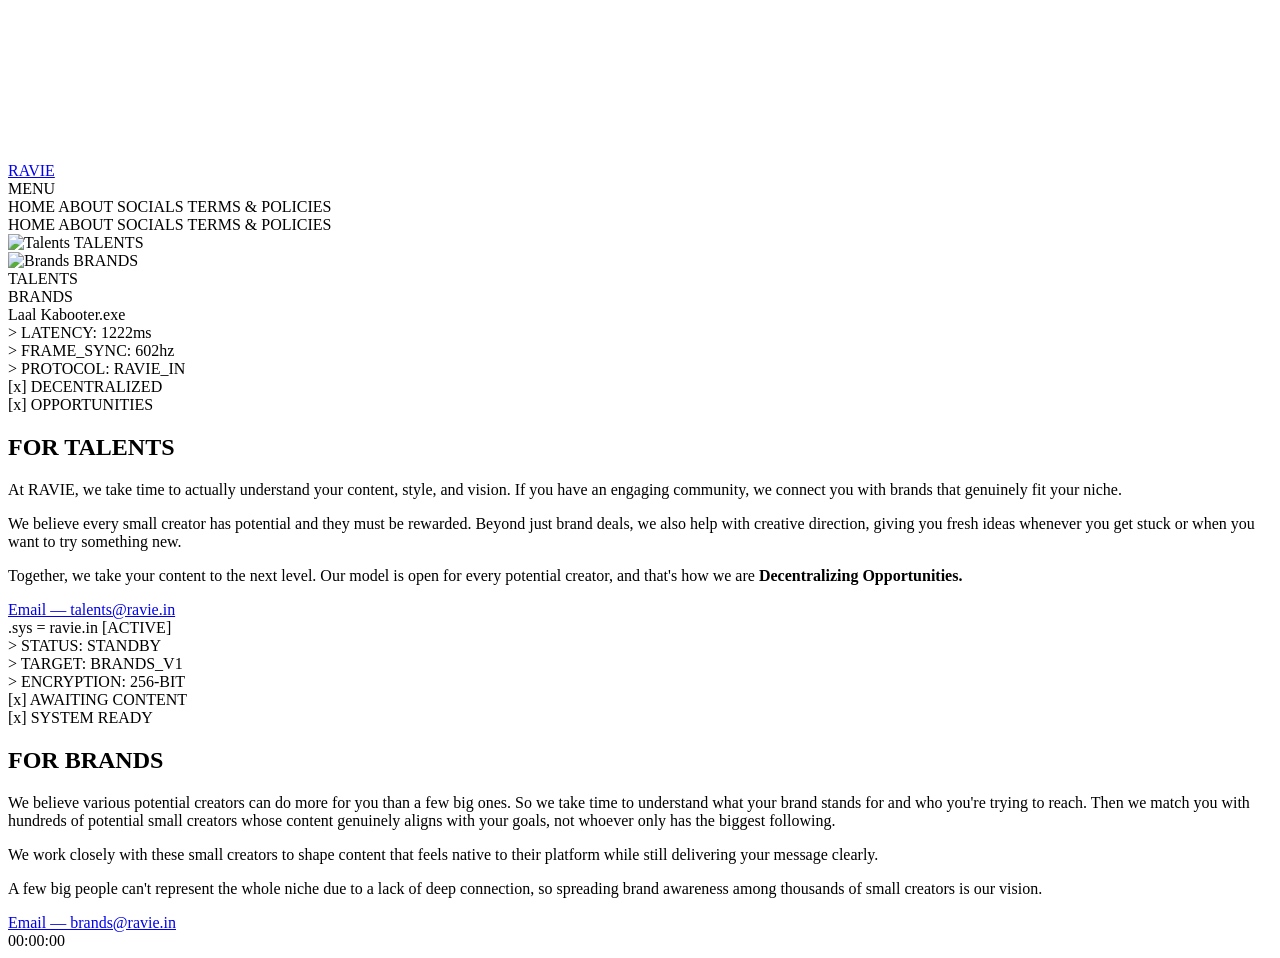
==== index.html @ 50340936 "Add initial HTML structure for Ravie.in website Initial HTML structure for the Ravie.in website, inc" ====
<!DOCTYPE html>
<html lang="en">
<head>
    <meta charset="UTF-8">
    <meta name="viewport" content="width=device-width, initial-scale=1.0, maximum-scale=1.0, user-scalable=no">
    <title>Ravie.in | Decentralizing Opportunities</title>
    <link rel="stylesheet" href="style.css">
    <link href="https://fonts.googleapis.com/css2?family=Montserrat:wght@400;600;700&family=Sen:wght@400;600&display=swap" rel="stylesheet">
</head>
<body>

    <canvas id="webgl-canvas" class="depth-surface"></canvas>
    <div class="grain"></div>

    <!-- DESKTOP HEADER -->
    <header class="top-nav">
        <div class="logo-container">
            <a href="index.html" class="text-logo">RAVIE</a>
        </div>
        <div class="gateway-menu-toggle" id="gateway-menu-btn">MENU</div>
        <div class="hamburger" id="hamburger-menu">
            <div class="bar"></div>
            <div class="bar"></div>
            <div class="bar"></div>
        </div>
    </header>

    <!-- DESKTOP GLASS MENU OVERLAY -->
    <div class="liquid-glass-overlay" id="liquid-glass-overlay">
        <nav class="glass-nav-links">
            <span onclick="window.location.href='index.html'">HOME</span>
            <span onclick="window.location.href='about.html'">ABOUT</span>
            <span onclick="window.location.href='socials.html'">SOCIALS</span>
            <span onclick="window.location.href='policy.html'">TERMS & POLICIES</span>
        </nav>
    </div>

    <!-- MOBILE DROPDOWN -->
    <div class="mobile-dropdown" id="mobile-dropdown">
        <nav class="mobile-nav-links">
            <span onclick="window.location.href='index.html'">HOME</span>
            <span onclick="window.location.href='about.html'">ABOUT</span>
            <span onclick="window.location.href='socials.html'">SOCIALS</span>
            <span onclick="window.location.href='policy.html'">TERMS & POLICIES</span>
        </nav>
    </div>

    <!-- MAIN APP -->
    <main id="app-container">

        <!-- GATEWAY: The split-screen chooser -->
        <section id="gateway-view" class="view active-view">
            <div class="split-container">
                <div class="split-option" id="btn-creators">
                    <img src="assets/creator (web logo).png" alt="Talents" class="split-icon">
                    <span class="split-text">TALENTS</span>
                </div>
                <div class="split-option" id="btn-brands">
                    <img src="assets/Brand (web logo).png" alt="Brands" class="split-icon">
                    <span class="split-text">BRANDS</span>
                </div>
            </div>
        </section>

        <!-- PLATFORM: The ledger content view -->
        <section id="platform-view" class="view">

            <aside class="platform-sidebar">
                <div class="sidebar-option active-sidebar" id="side-talents">
                    <span>TALENTS</span>
                </div>
                <div class="sidebar-option" id="side-brands">
                    <span>BRANDS</span>
                </div>
            </aside>

            <div class="platform-content">

                <div class="ledger-stream" id="ledger-talents">
                    <div class="raw-text-block">
                        <!-- THE MICRO-DATA STREAM (Concept 03) -->
<div class="micro-data-stream">
    <div class="data-header">
        <span class="data-pulse"></span> Laal Kabooter.exe
    </div>
    <div class="data-divider"></div>
    <div class="data-body">
        <div class="data-row"><span>> LATENCY:</span> <span>1222ms</span></div>
        <div class="data-row"><span>> FRAME_SYNC:</span> <span>602hz</span></div>
        <div class="data-row"><span>> PROTOCOL:</span> <span>RAVIE_IN</span></div>
    </div>
    <div class="data-divider"></div>
    <div class="data-footer">
        [x] DECENTRALIZED<br>
        [x] OPPORTUNITIES
    </div>
</div>
                        <h2>FOR TALENTS</h2>
                        <p>At RAVIE, we take time to actually understand your content, style, and vision. If you have an engaging community, we connect you with brands that genuinely fit your niche.</p>
                        <p>We believe every small creator has potential and they must be rewarded. Beyond just brand deals, we also help with creative direction, giving you fresh ideas whenever you get stuck or when you want to try something new.</p>
                        <p>Together, we take your content to the next level. Our model is open for every potential creator, and that's how we are <strong>Decentralizing Opportunities.</strong></p>
                        <a href="mailto:talents@ravie.in" class="terminal-link">Email — talents@ravie.in</a>
                    </div>
                </div>

                <div class="ledger-stream" id="ledger-brands">
                    <div class="raw-text-block">
                        <!-- THE MICRO-DATA STREAM (Brands Dummy Card) -->
<div class="micro-data-stream">
    <div class="data-header">
        <span class="data-pulse"></span> .sys = ravie.in [ACTIVE]
    </div>
    <div class="data-divider"></div>
    <div class="data-body">
        <div class="data-row"><span>> STATUS:</span> <span>STANDBY</span></div>
        <div class="data-row"><span>> TARGET:</span> <span>BRANDS_V1</span></div>
        <div class="data-row"><span>> ENCRYPTION:</span> <span>256-BIT</span></div>
    </div>
    <div class="data-divider"></div>
    <div class="data-footer">
        [x] AWAITING CONTENT<br>
        [x] SYSTEM READY
    </div>
</div>
                        <h2>FOR BRANDS</h2>
                        <p>We believe various potential creators can do more for you than a few big ones. So we take time to understand what your brand stands for and who you're trying to reach. Then we match you with hundreds of potential small creators whose content genuinely aligns with your goals, not whoever only has the biggest following.</p>
                        <p>We work closely with these small creators to shape content that feels native to their platform while still delivering your message clearly.</p>
                        <p>A few big people can't represent the whole niche due to a lack of deep connection, so spreading brand awareness among thousands of small creators is our vision.</p>
                        <a href="mailto:brands@ravie.in" class="terminal-link">Email — brands@ravie.in</a>
                    </div>
                </div>

            </div>
        </section>

    </main>

    <!-- Clock — desktop only, hidden on mobile via CSS -->
    <div id="console-clock">00:00:00</div>

    <script src="script.js"></script>
</body>
</html>
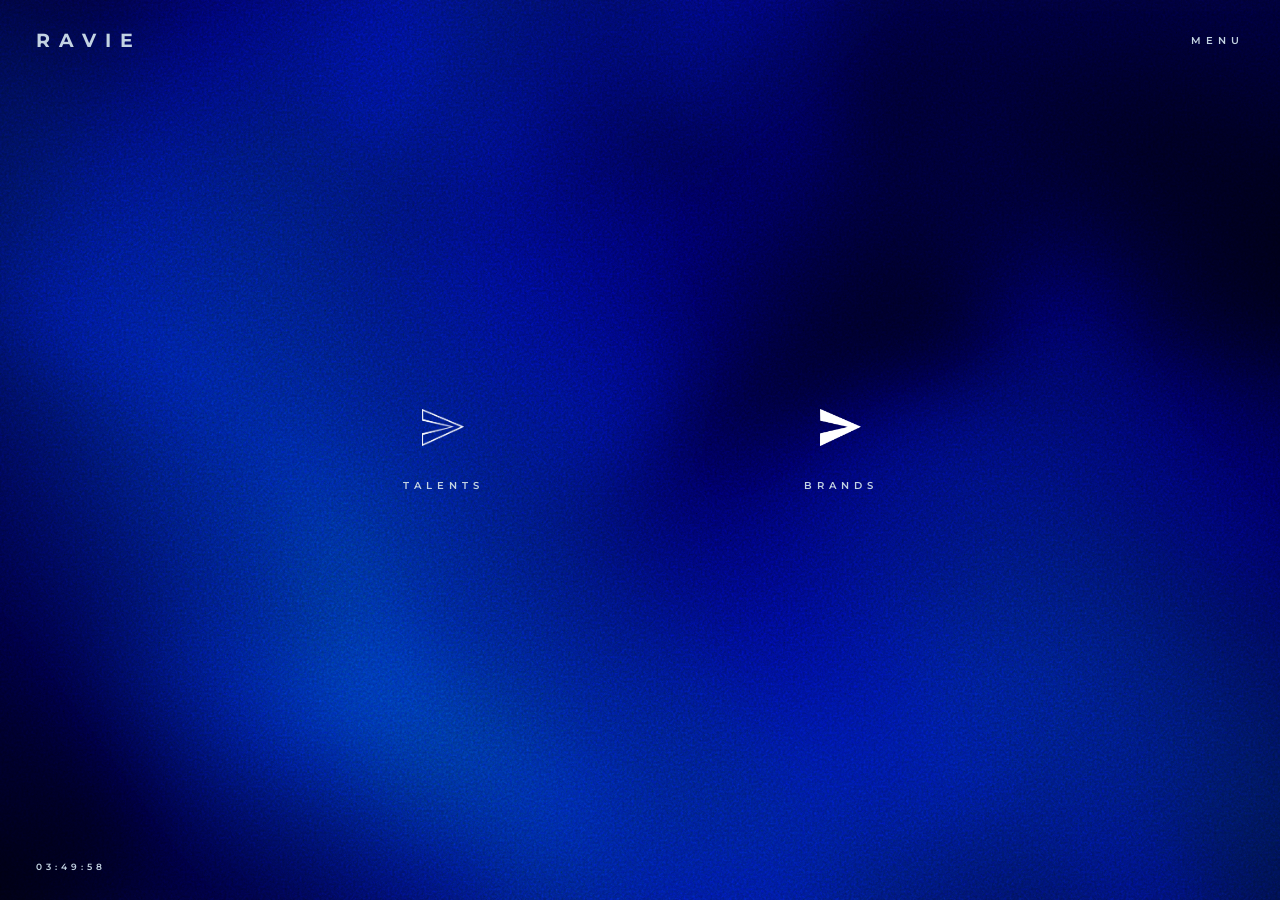
==== commit 4ea35386: "Remove micro-data stream from index.html Removed micro-data stream sections for talents and brands." ====
--- a/index.html
+++ b/index.html
@@ -6,6 +6,7 @@
     <title>Ravie.in | Decentralizing Opportunities</title>
     <link rel="stylesheet" href="style.css">
     <link href="https://fonts.googleapis.com/css2?family=Montserrat:wght@400;600;700&family=Sen:wght@400;600&display=swap" rel="stylesheet">
+<base target="_blank">
 </head>
 <body>
 
@@ -78,23 +79,6 @@
 
                 <div class="ledger-stream" id="ledger-talents">
                     <div class="raw-text-block">
-                        <!-- THE MICRO-DATA STREAM (Concept 03) -->
-<div class="micro-data-stream">
-    <div class="data-header">
-        <span class="data-pulse"></span> Laal Kabooter.exe
-    </div>
-    <div class="data-divider"></div>
-    <div class="data-body">
-        <div class="data-row"><span>> LATENCY:</span> <span>1222ms</span></div>
-        <div class="data-row"><span>> FRAME_SYNC:</span> <span>602hz</span></div>
-        <div class="data-row"><span>> PROTOCOL:</span> <span>RAVIE_IN</span></div>
-    </div>
-    <div class="data-divider"></div>
-    <div class="data-footer">
-        [x] DECENTRALIZED<br>
-        [x] OPPORTUNITIES
-    </div>
-</div>
                         <h2>FOR TALENTS</h2>
                         <p>At RAVIE, we take time to actually understand your content, style, and vision. If you have an engaging community, we connect you with brands that genuinely fit your niche.</p>
                         <p>We believe every small creator has potential and they must be rewarded. Beyond just brand deals, we also help with creative direction, giving you fresh ideas whenever you get stuck or when you want to try something new.</p>
@@ -105,23 +89,6 @@
 
                 <div class="ledger-stream" id="ledger-brands">
                     <div class="raw-text-block">
-                        <!-- THE MICRO-DATA STREAM (Brands Dummy Card) -->
-<div class="micro-data-stream">
-    <div class="data-header">
-        <span class="data-pulse"></span> .sys = ravie.in [ACTIVE]
-    </div>
-    <div class="data-divider"></div>
-    <div class="data-body">
-        <div class="data-row"><span>> STATUS:</span> <span>STANDBY</span></div>
-        <div class="data-row"><span>> TARGET:</span> <span>BRANDS_V1</span></div>
-        <div class="data-row"><span>> ENCRYPTION:</span> <span>256-BIT</span></div>
-    </div>
-    <div class="data-divider"></div>
-    <div class="data-footer">
-        [x] AWAITING CONTENT<br>
-        [x] SYSTEM READY
-    </div>
-</div>
                         <h2>FOR BRANDS</h2>
                         <p>We believe various potential creators can do more for you than a few big ones. So we take time to understand what your brand stands for and who you're trying to reach. Then we match you with hundreds of potential small creators whose content genuinely aligns with your goals, not whoever only has the biggest following.</p>
                         <p>We work closely with these small creators to shape content that feels native to their platform while still delivering your message clearly.</p>
--- a/style.css
+++ b/style.css
@@ -0,0 +1,437 @@
+/* =========================================
+   RAVIE.IN - MASTER STYLESHEET (v2.3 FIXED)
+   ========================================= */
+
+@import url('https://fonts.googleapis.com/css2?family=Montserrat:wght@400;500;600;700&family=Sen:wght@400;500;600;700&display=swap');
+
+:root {
+    --bg-deep:        #080f1a;
+    --brand-accent:   #00D4FF;          
+    --accent-sky:     #7FD3F7;          
+    --accent-dim:     rgba(0, 212, 255, 0.14);
+    --accent-glow:    rgba(0, 212, 255, 0.08);
+    --text-primary:   #EEF4FA;          
+    --text-secondary: #B8D4E8;          
+    --text-muted:     #3E5A72;          
+    --glow-core:      rgba(0, 212, 255, 0.14);
+    --glow-halo:      rgba(127, 211, 247, 0.10);
+    --cursor-glow:    var(--accent-glow);
+}
+
+*, *::before, *::after {
+    margin: 0; 
+    padding: 0; 
+    box-sizing: border-box;
+    -webkit-tap-highlight-color: transparent;
+}
+
+body {
+    font-family: 'Sen', sans-serif;
+    background-color: var(--bg-deep);
+    color: var(--text-primary);
+    max-width: 100vw; 
+    overflow-x: hidden;
+    -webkit-font-smoothing: antialiased;
+    -moz-osx-font-smoothing: grayscale;
+    min-height: 100vh; 
+    position: relative; 
+    z-index: 1;
+}
+
+/* Typography Assignments */
+.text-logo, .gateway-menu-toggle, .split-text,
+.glass-nav-links span, .mobile-nav-links span,
+.page-title, .raw-text-block h2, .step-name,
+.step-content.raw-text-block h3, .social-card h3,
+.terminal-link, #console-clock, .sidebar-option span {
+    font-family: 'Montserrat', sans-serif;
+}
+
+a, button, span, .split-option, .hamburger, .social-card {
+    outline: none; 
+    user-select: none; 
+    -webkit-user-select: none;
+}
+
+/* =========================================
+   2. ENVIRONMENT & WEBGL BACKGROUND
+   ========================================= */
+#webgl-canvas {
+    position: fixed; top: -5vh; left: -5vw;
+    width: 110vw; height: 110vh;
+    background-color: var(--bg-deep);
+    z-index: -3; pointer-events: none;
+    transition: filter 1.4s cubic-bezier(0.16, 1, 0.3, 1), transform 1.4s cubic-bezier(0.16, 1, 0.3, 1);
+}
+
+#webgl-canvas.depth-surface {
+    filter: blur(26px) brightness(0.55) hue-rotate(6deg);
+    transform: scale(1.05) translateY(0);
+}
+
+/* RESTORED: Lifted brightness to prevent black-out */
+#webgl-canvas.depth-deep {
+    filter: blur(34px) brightness(0.50) saturate(1.4) hue-rotate(3deg);
+    transform: scale(1.15) translateY(-4vh);
+}
+
+#webgl-canvas.frozen-blur {
+    filter: blur(65px) brightness(0.15) hue-rotate(6deg);
+}
+
+.grain {
+    position: fixed; inset: 0; pointer-events: none;
+    z-index: -2; opacity: 0.88; mix-blend-mode: overlay;
+    background-image: url("data:image/svg+xml,%3Csvg xmlns='http://www.w3.org/2000/svg' viewBox='0 0 512 512'%3E%3Cfilter id='n'%3E%3CfeTurbulence type='fractalNoise' baseFrequency='0.72' numOctaves='4' stitchTiles='stitch'/%3E%3C/filter%3E%3Crect width='100%25' height='100%25' filter='url(%23n)'/%3E%3C/svg%3E");
+}
+
+/* =========================================
+   3. UNIVERSAL FLOATING HEADER
+   ========================================= */
+.top-nav {
+    position: fixed; top: 0; left: 0; width: 100vw;
+    padding: 2rem 2.5rem; 
+    display: flex; justify-content: space-between; align-items: center;
+    z-index: 100; pointer-events: none; 
+}
+
+.logo-container, .gateway-menu-toggle, .hamburger { pointer-events: auto; }
+
+.text-logo {
+    font-size: 1.4rem; letter-spacing: 8px; 
+    color: var(--text-primary); text-transform: uppercase;
+    text-decoration: none; display: inline-block; font-weight: 700;
+}
+
+.gateway-menu-toggle {
+    font-size: 0.7rem; letter-spacing: 4px; color: var(--text-primary);
+    cursor: pointer; text-transform: uppercase; font-weight: 600;
+}
+
+.hamburger, .mobile-dropdown { display: none; }
+
+/* =========================================
+   4. GATEWAY (MAIN SCREEN)
+   ========================================= */
+#app-container {
+    height: 100vh; width: 100vw;
+    display: flex; justify-content: center; align-items: center;
+}
+
+.view { display: none; opacity: 0; transition: opacity 0.6s ease-in-out; }
+.view.active-view { display: flex; opacity: 1; }
+.split-container { display: flex; gap: 25vw; align-items: center; }
+
+.split-option {
+    display: flex; flex-direction: column; align-items: center; gap: 2rem;
+    cursor: pointer; transition: all 0.4s ease;
+}
+
+.split-icon {
+    height: 42px; width: auto; max-width: 150px; 
+    object-fit: contain; mix-blend-mode: screen; 
+    transition: all 0.5s cubic-bezier(0.16, 1, 0.3, 1); display: block;
+}
+
+.split-text { font-size: 0.75rem; letter-spacing: 6px; transition: all 0.4s ease; font-weight: 600; }
+
+.split-container:has(.split-option:hover) .split-option:not(:hover) { opacity: 0.15; }
+.split-option:hover { opacity: 1; }
+.split-option:hover .split-icon {
+    filter: drop-shadow(0px 0px 8px var(--glow-core)) drop-shadow(0px 0px 35px var(--glow-halo));
+    transform: scale(1.08) translateY(-5px);
+}
+.split-option:hover .split-text {
+    color: var(--text-primary); 
+    text-shadow: 0px 0px 8px var(--glow-core), 0px 0px 20px var(--glow-halo);
+}
+
+/* =========================================
+   5. LIQUID GLASS OVERLAY (MENU)
+   ========================================= */
+.liquid-glass-overlay {
+    position: fixed; top: 0; left: 0; width: 100vw; height: 100vh;
+    background: rgba(0, 2, 8, 0.75); backdrop-filter: blur(35px); -webkit-backdrop-filter: blur(35px); 
+    z-index: 90; display: flex; justify-content: center; align-items: center;
+    opacity: 0; pointer-events: none; transition: opacity 0.5s cubic-bezier(0.16, 1, 0.3, 1);
+}
+
+.liquid-glass-overlay.active-glass { opacity: 1; pointer-events: auto; }
+.glass-nav-links { display: flex; flex-direction: column; align-items: center; gap: 2rem; }
+
+.glass-nav-links span {
+    font-size: 0.85rem; letter-spacing: 8px; cursor: pointer; opacity: 0; font-weight: 600;
+    transform: translateY(20px); transition: all 0.4s cubic-bezier(0.16, 1, 0.3, 1);
+}
+
+.liquid-glass-overlay.active-glass .glass-nav-links span { opacity: 1; transform: translateY(0); }
+.liquid-glass-overlay.active-glass .glass-nav-links span:nth-child(1) { transition-delay: 0.1s; }
+.liquid-glass-overlay.active-glass .glass-nav-links span:nth-child(2) { transition-delay: 0.2s; }
+.liquid-glass-overlay.active-glass .glass-nav-links span:nth-child(3) { transition-delay: 0.3s; }
+.liquid-glass-overlay.active-glass .glass-nav-links span:nth-child(4) { transition-delay: 0.4s; }
+
+/* =========================================
+   6. INNER PLATFORM LEDGER
+   ========================================= */
+#platform-view {
+    position: absolute; top: 0; left: 0; width: 100vw; height: 100dvh;
+    display: none; opacity: 0; pointer-events: none; transform: translateX(40px); 
+    transition: opacity 0.8s ease, transform 0.8s cubic-bezier(0.16, 1, 0.3, 1); z-index: 50;
+}
+
+#platform-view.active-platform { opacity: 1; pointer-events: auto; transform: translateX(0); }
+
+.platform-sidebar {
+    position: fixed; left: 3rem; top: 50%; transform: translateY(-50%);
+    display: flex; flex-direction: column; gap: 0.3rem; z-index: 100;
+}
+
+/* Legal pages sidebar compass (mirrors platform-sidebar) */
+.sidebar-compass {
+    position: fixed; left: 3rem; top: 50%; transform: translateY(-50%);
+    display: flex; flex-direction: column; gap: 0.3rem; z-index: 100;
+}
+
+.sidebar-option {
+    cursor: pointer; opacity: 0.55; padding: 0.7rem 1rem; 
+    border-radius: 0 8px 8px 0; border-left: 2px solid transparent; background: transparent; 
+}
+
+.sidebar-option span { font-size: 0.6rem; letter-spacing: 5px; color: var(--text-primary); pointer-events: none; font-weight: 600; }
+
+.sidebar-option.active-sidebar {
+    opacity: 1;
+    background: linear-gradient(90deg, rgba(0, 229, 255, 0.1) 0%, transparent 100%);
+    border-left: 2px solid #00E5FF;
+    transform: translateX(5px); 
+}
+
+.platform-content {
+    display: flex; justify-content: flex-start; align-items: center;
+    height: 100dvh; width: 100%; padding: 0 10vw 0 18rem; 
+}
+
+.ledger-stream { display: none; width: 100%; flex-direction: column; align-items: flex-start; }
+.ledger-stream.active-stream { display: flex; animation: textFadeIn 0.8s cubic-bezier(0.16, 1, 0.3, 1) forwards; }
+
+.raw-text-block { max-width: 640px; text-align: left; }
+
+.raw-text-block h2 {
+    font-size: 1.4rem; letter-spacing: 5px; color: var(--text-primary);
+    text-transform: uppercase; margin-bottom: 2.5rem; position: relative;
+    padding-bottom: 15px; font-weight: 700;
+}
+
+.raw-text-block h2::after {
+    content: ''; position: absolute; bottom: 0; left: 0; width: 40px; height: 2px;
+    background: #00E5FF; box-shadow: 0 0 10px rgba(0, 229, 255, 0.6);
+}
+
+.raw-text-block p { font-size: 1.05rem; line-height: 1.85; color: rgba(238, 244, 250, 0.75); margin-bottom: 2rem; font-weight: 400; }
+.raw-text-block strong { color: #00E5FF; font-weight: 700; }
+
+.terminal-link {
+    display: inline-block; font-size: 1rem; letter-spacing: 2px; text-transform: uppercase;
+    color: var(--text-primary); text-decoration: none; margin-top: 1.5rem; padding-bottom: 6px;
+    border-bottom: 2px solid rgba(0, 229, 255, 0.3); transition: all 0.3s cubic-bezier(0.16, 1, 0.3, 1);
+    pointer-events: auto; font-weight: 700;
+}
+
+.terminal-link:hover { color: #00E5FF; border-bottom-color: #00E5FF; }
+
+@keyframes textFadeIn {
+    0% { opacity: 0; transform: translateY(15px); }
+    100% { opacity: 1; transform: translateY(0); }
+}
+
+/* =========================================
+   7. SUBPAGES & SOCIALS
+   ========================================= */
+.page-container { padding: 120px 5vw 100px 5vw; max-width: 1000px; margin: 0 auto; position: relative; z-index: 5; }
+
+.page-title {
+    font-size: 2.2rem; letter-spacing: 8px; text-align: center; margin-bottom: 80px;
+    color: var(--text-primary); text-transform: uppercase; position: relative; padding-bottom: 25px; font-weight: 700;
+}
+
+.page-title::after {
+    content: ''; position: absolute; bottom: 0; left: 50%; transform: translateX(-50%);
+    width: 60px; height: 2px; background: #00E5FF; box-shadow: 0 0 12px rgba(0, 229, 255, 0.6); 
+}
+
+.timeline-wrapper { position: relative; padding-left: 180px; }
+.timeline-wrapper::before { content: ''; position: absolute; top: 5px; bottom: 0; left: 140px; width: 1px; background: rgba(0, 229, 255, 0.2); }
+.timeline-step { position: relative; margin-bottom: 90px; }
+.timeline-step:last-child { margin-bottom: 0; }
+.step-indicator { position: absolute; left: -180px; width: 140px; display: flex; align-items: center; justify-content: flex-end; top: 5px; }
+.step-name { font-family: monospace; color: #00E5FF; font-size: 0.9rem; letter-spacing: 2px; text-transform: uppercase; padding-right: 18px; font-weight: 600; }
+.step-node { position: absolute; right: -4px; width: 8px; height: 8px; background: #00E5FF; border-radius: 50%; box-shadow: 0 0 12px rgba(0, 229, 255, 0.9); }
+.step-content { padding-left: 0; }
+.step-content.raw-text-block h3 { font-size: 1.1rem; letter-spacing: 3px; color: var(--text-primary); margin-top: 2.5rem; margin-bottom: 0.8rem; text-transform: uppercase; font-weight: 700;}
+.step-content.raw-text-block h3:first-child { margin-top: 0; }
+
+.socials-container { padding: 12rem 2rem 4rem; display: flex; flex-direction: column; align-items: center; position: relative; z-index: 10; }
+.social-cards { display: flex; gap: 8vw; margin-top: 2rem; }
+.social-card {
+    background: rgba(0, 2, 8, 0.4); border: 1px solid rgba(238, 244, 250, 0.05); padding: 3.5rem 3rem; width: 360px; text-decoration: none; border-radius: 4px; backdrop-filter: blur(12px); transition: all 0.4s ease; cursor: pointer; position: relative; overflow: hidden;
+}
+.social-card h3 { color: var(--text-primary); font-size: 1.1rem; letter-spacing: 6px; margin-bottom: 1.2rem; transition: color 0.3s ease; font-weight: 700; }
+.social-card p { color: var(--text-muted); font-size: 0.85rem; line-height: 1.8; transition: color 0.3s ease; }
+.social-card:hover { transform: translateY(-12px); border-color: rgba(0, 229, 255, 0.4); box-shadow: 0px 15px 40px rgba(0, 229, 255, 0.15); background: rgba(0, 2, 8, 0.8); }
+.social-card:hover h3 { color: var(--brand-accent); text-shadow: 0px 0px 15px rgba(0, 229, 255, 0.5); }
+.social-card:hover p { color: #e5e7eb; }
+
+.micro-data-stream { display: none; }
+
+#console-clock {
+    position: fixed; bottom: 2rem; left: 2.5rem; 
+    font-size: 0.6rem; letter-spacing: 3px; color: var(--text-primary); text-transform: uppercase; z-index: 10; pointer-events: none; font-weight: 600;
+}
+
+/* =========================================
+   8. MOBILE RESPONSIVE
+   ========================================= */
+@media (max-width: 768px) {
+    body {
+        background-image: 
+            radial-gradient(circle at 50% 30%, var(--cursor-glow) 0%, transparent 60%),
+            radial-gradient(circle at 50% 80%, #000d26 0%, transparent 65%),
+            radial-gradient(circle at 50% 50%, #01030a 0%, transparent 80%);
+    }
+
+    .top-nav { 
+        top: 15px; left: 5%; width: 90%; padding: 0.6rem 1.2rem; 
+        border-radius: 50px; background: rgba(2, 16, 36, 0.4); 
+        backdrop-filter: blur(20px) saturate(120%); -webkit-backdrop-filter: blur(20px) saturate(120%);
+        border: 1px solid rgba(238, 244, 250, 0.08); box-shadow: 0 10px 30px rgba(0, 0, 0, 0.4);
+    }
+
+    body::before {
+        content: ''; position: fixed; top: 0; left: 0; width: 100vw; height: 50px; 
+        background: linear-gradient(to bottom, var(--bg-deep) 45%, transparent 100%); z-index: 95; pointer-events: none;
+    }
+
+    .text-logo { font-size: 1.1rem; letter-spacing: 6px; }
+
+    .hamburger { 
+        display: flex; flex-direction: column; justify-content: center; align-items: center; gap: 4px; cursor: pointer; z-index: 105; pointer-events: auto;
+        width: 42px; height: 42px; background: rgba(238, 244, 250, 0.05); border-radius: 50%; border: 1px solid rgba(238, 244, 250, 0.05); transition: all 0.3s ease;
+    }
+    .hamburger .bar { width: 16px; height: 2px; background-color: var(--text-primary); transition: all 0.3s ease; }
+    .hamburger.active { background: rgba(238, 244, 250, 0.1); }
+    .hamburger.active .bar:nth-child(1) { transform: translateY(6px) rotate(45deg); background-color: var(--brand-accent); }
+    .hamburger.active .bar:nth-child(2) { opacity: 0; }
+    .hamburger.active .bar:nth-child(3) { transform: translateY(-6px) rotate(-45deg); background-color: var(--brand-accent); }
+
+    .mobile-dropdown {
+        position: fixed; top: 85px; left: 5%; width: 90%;
+        background: rgba(0, 2, 8, 0.35); backdrop-filter: blur(40px) saturate(150%); -webkit-backdrop-filter: blur(40px) saturate(150%);
+        border: 1px solid rgba(238, 244, 250, 0.15); box-shadow: 0 30px 60px rgba(0, 0, 0, 0.6), inset 0 1px 0 rgba(238, 244, 250, 0.1);
+        border-radius: 24px; padding: 1.2rem 1rem; display: flex; flex-direction: column; z-index: 250; 
+        opacity: 0; pointer-events: none; transform: translateY(-20px); transition: all 0.4s cubic-bezier(0.16, 1, 0.3, 1);
+    }
+    .mobile-dropdown.active-menu { opacity: 1; pointer-events: auto; transform: translateY(0); }
+    .mobile-nav-links { display: flex; flex-direction: column; width: 100%; gap: 0.3rem; }
+    .mobile-nav-links span { font-size: 0.9rem; letter-spacing: 3px; padding: 0.8rem 1.5rem; border-radius: 12px; text-align: left; }
+
+    .platform-content { padding: 11rem 5vw 4rem 5vw; height: auto; min-height: 100vh; }
+    #platform-view { height: auto; min-height: 100dvh; }
+
+    .platform-sidebar {
+        position: fixed; left: 0; top: 7rem; width: 100vw; flex-direction: row; justify-content: center; gap: 3rem; border-left: none; padding-left: 0; z-index: 40;
+    }
+    .sidebar-compass {
+        position: fixed; left: 0; top: 7rem; width: 100vw; flex-direction: row; justify-content: center; gap: 3rem; border-left: none; padding-left: 0; z-index: 40;
+    }
+    .sidebar-option { padding: 0.5rem; border-left: none; border-radius: 0; background: transparent; position: relative; }
+    .sidebar-option span { font-size: 0.65rem; letter-spacing: 4px; opacity: 0.6; }
+    .sidebar-option.active-sidebar span { opacity: 1; }
+    .sidebar-option::after {
+        content: ''; position: absolute; bottom: 0; left: 50%; transform: translateX(-50%); width: 0%; height: 2px;
+        background: #00E5FF; box-shadow: 0 0 10px rgba(0, 229, 255, 0.8); transition: width 0.4s cubic-bezier(0.16, 1, 0.3, 1); opacity: 0;
+    }
+    .sidebar-option.active-sidebar::after { width: 100%; opacity: 1; }
+
+    .split-container { flex-direction: column; gap: 4.5rem; }
+    .split-icon { height: 36px; max-width: 120px; }
+    .split-text { font-size: 0.7rem; letter-spacing: 5px; }
+    .gateway-menu-toggle, .liquid-glass-overlay, #console-clock { display: none; }
+
+    .page-container { padding-top: 8rem; }
+    .page-title { margin-bottom: 60px; }
+    .timeline-wrapper { padding-left: 30px; }
+    .timeline-wrapper::before { left: 5px; }
+    .step-indicator { left: 0; width: auto; top: -30px; justify-content: flex-start; }
+    .step-name { margin-left: 20px; text-align: left; }
+    .step-node { left: 1px; right: auto; top: 2px; }
+    .step-content { margin-top: 40px; margin-bottom: 60px; }
+
+    .socials-container { padding-top: 9rem; }
+    .social-cards { flex-direction: column; gap: 2.5rem; }
+    .social-card { width: 100%; max-width: 380px; padding: 2.5rem 2rem; }
+
+    #webgl-canvas.frozen-blur {
+        opacity: 1; visibility: visible;
+        filter: blur(18px) brightness(0.65) saturate(1.2); 
+    }
+
+    #mobile-dropdown.active-menu {
+        height: auto; max-height: 80vh; overflow-y: auto;
+        box-shadow: 0 24px 48px rgba(0, 0, 0, 0.45); 
+    }
+}
+
+/* =========================================
+   9. DESKTOP OPTIMIZATIONS
+   ========================================= */
+@media (min-width: 769px) {
+    body, .text-logo, .gateway-menu-toggle, .glass-nav-links span, 
+    .raw-text-block h2, .page-title, #console-clock, .sidebar-option span, 
+    .step-content.raw-text-block h3, .social-card h3, .terminal-link {
+        color: #C3D3E2; 
+    }
+
+    .top-nav { padding: 28px 36px; }
+    #console-clock { bottom: 28px; left: 36px; font-size: 0.55rem; letter-spacing: 4px; }
+
+    .text-logo { font-size: 1.2rem; letter-spacing: 9px; }   
+    .gateway-menu-toggle { font-size: 0.63rem; letter-spacing: 5px; }  
+    .glass-nav-links span { font-size: 0.85rem; }  
+
+    .split-icon { height: 38px; } 
+    .split-text { font-size: 0.65rem; letter-spacing: 5px; }
+
+    .platform-content { padding-top: 5vh; }
+    .sidebar-option span { font-size: 0.55rem; }
+    .raw-text-block { max-width: 680px; }
+    .raw-text-block h2 { font-size: 1.15rem; letter-spacing: 6px; margin-bottom: 2rem; }
+
+    .raw-text-block p {
+        font-size: 0.95rem; line-height: 2.1; font-weight: 400;   
+        color: rgba(238, 244, 250, 0.85); 
+    }
+
+    .terminal-link { font-size: 0.85rem; letter-spacing: 3px; }
+
+    #webgl-canvas.depth-surface { filter: blur(32px) brightness(0.55) contrast(1.15) saturate(1.3); }
+
+    /* RESTORED DESKTOP: Lifted brightness to 0.55 to match homescreen */
+    #webgl-canvas.depth-deep { filter: blur(32px) brightness(0.55) contrast(1.15) saturate(1.3); }
+
+    #webgl-canvas.frozen-blur { filter: blur(75px) brightness(0.4); }
+    .liquid-glass-overlay { background: rgba(8, 15, 26, 0.3); }
+
+    @media (min-width: 1250px) {
+        #ledger-talents, #ledger-brands { position: relative; }
+        .micro-data-stream {
+            display: flex; flex-direction: column; position: absolute;
+            right: 36px; top: 50%; transform: translateY(-50%); width: 320px; z-index: 10;
+            background: rgba(16, 26, 42, 0.45); backdrop-filter: blur(24px); -webkit-backdrop-filter: blur(24px);
+            box-shadow: 0 16px 40px rgba(0, 0, 0, 0.25); border-radius: 20px; 
+            border: 1px solid rgba(195, 211, 226, 0.12); padding: 28px;
+            font-family: 'Courier New', Courier, monospace; color: rgba(195, 211, 226, 0.75);
+            font-size: 0.75rem; letter-spacing: 1px;
+        }
+    }
+
+    .data-header { display: flex; al
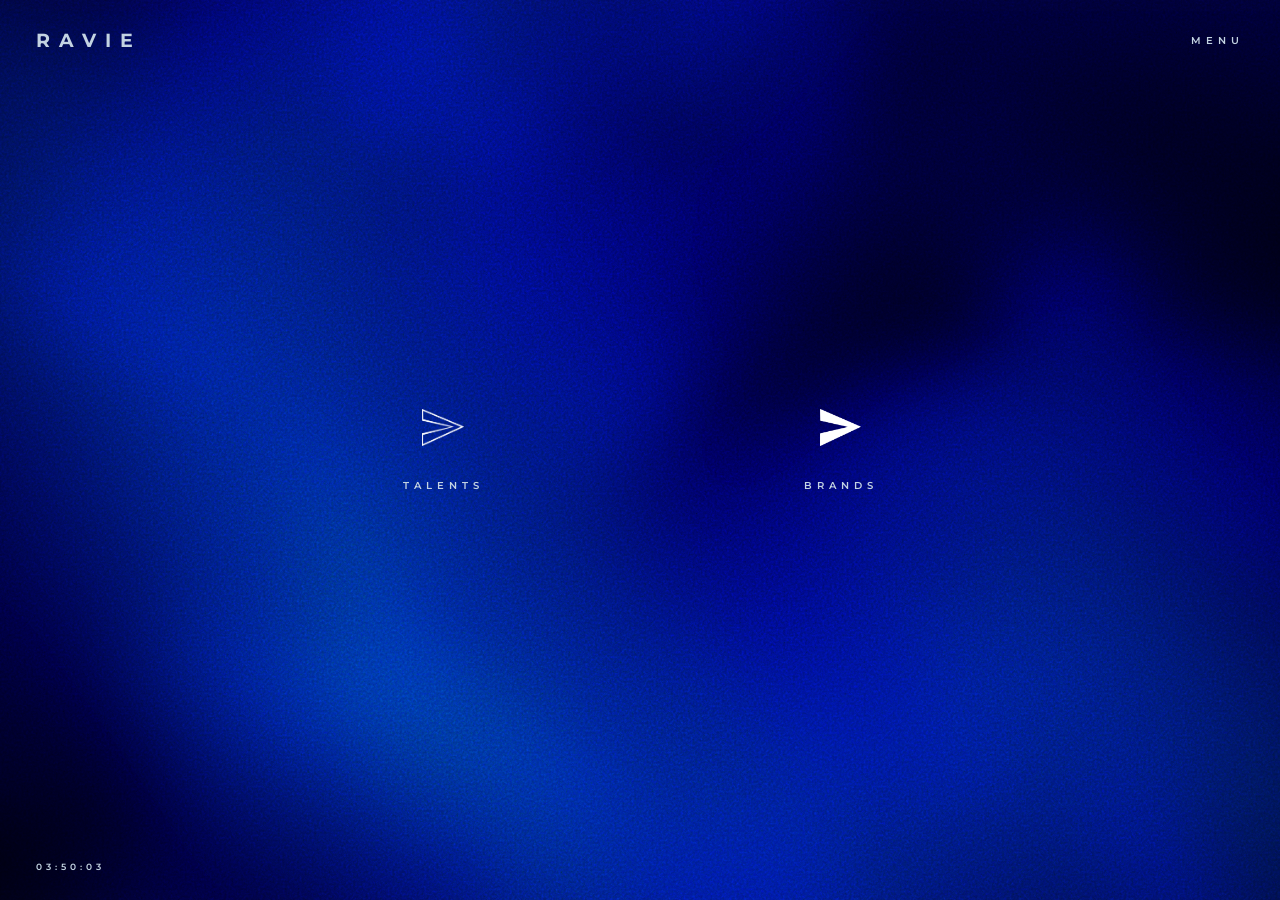
==== commit f3f825c0: "Update links and text formatting in index.html" ====
--- a/index.html
+++ b/index.html
@@ -16,7 +16,7 @@
     <!-- DESKTOP HEADER -->
     <header class="top-nav">
         <div class="logo-container">
-            <a href="index.html" class="text-logo">RAVIE</a>
+            <a href="index.html" style="text-decoration: none;"><span class="text-logo">RAVIE</span></a>
         </div>
         <div class="gateway-menu-toggle" id="gateway-menu-btn">MENU</div>
         <div class="hamburger" id="hamburger-menu">
@@ -42,7 +42,9 @@
             <span onclick="window.location.href='index.html'">HOME</span>
             <span onclick="window.location.href='about.html'">ABOUT</span>
             <span onclick="window.location.href='socials.html'">SOCIALS</span>
-            <span onclick="window.location.href='policy.html'">TERMS & POLICIES</span>
+            <span onclick="window.location.href='policy.html'">PRIVACY POLICY</span>
+            <span onclick="window.location.href='tterms.html'">TOS &mdash; TALENTS</span>
+            <span onclick="window.location.href='bterms.html'">TOS &mdash; BRANDS</span>
         </nav>
     </div>
 
@@ -83,7 +85,7 @@
                         <p>At RAVIE, we take time to actually understand your content, style, and vision. If you have an engaging community, we connect you with brands that genuinely fit your niche.</p>
                         <p>We believe every small creator has potential and they must be rewarded. Beyond just brand deals, we also help with creative direction, giving you fresh ideas whenever you get stuck or when you want to try something new.</p>
                         <p>Together, we take your content to the next level. Our model is open for every potential creator, and that's how we are <strong>Decentralizing Opportunities.</strong></p>
-                        <a href="mailto:talents@ravie.in" class="terminal-link">Email — talents@ravie.in</a>
+                        <a href="mailto:talents@ravie.in" class="terminal-link">Email &mdash; talents@ravie.in</a>
                     </div>
                 </div>
 
@@ -93,7 +95,7 @@
                         <p>We believe various potential creators can do more for you than a few big ones. So we take time to understand what your brand stands for and who you're trying to reach. Then we match you with hundreds of potential small creators whose content genuinely aligns with your goals, not whoever only has the biggest following.</p>
                         <p>We work closely with these small creators to shape content that feels native to their platform while still delivering your message clearly.</p>
                         <p>A few big people can't represent the whole niche due to a lack of deep connection, so spreading brand awareness among thousands of small creators is our vision.</p>
-                        <a href="mailto:brands@ravie.in" class="terminal-link">Email — brands@ravie.in</a>
+                        <a href="mailto:brands@ravie.in" class="terminal-link">Email &mdash; brands@ravie.in</a>
                     </div>
                 </div>
 
@@ -102,7 +104,7 @@
 
     </main>
 
-    <!-- Clock — desktop only, hidden on mobile via CSS -->
+    <!-- Clock &mdash; desktop only, hidden on mobile via CSS -->
     <div id="console-clock">00:00:00</div>
 
     <script src="script.js"></script>
--- a/style.css
+++ b/style.css
@@ -1,5 +1,5 @@
 /* =========================================
-   RAVIE.IN - MASTER STYLESHEET (v2.3 FIXED)
+   RAVIE.IN - MASTER STYLESHEET (v2.6 FINAL)
    ========================================= */
 
 @import url('https://fonts.googleapis.com/css2?family=Montserrat:wght@400;500;600;700&family=Sen:wght@400;500;600;700&display=swap');
@@ -69,7 +69,6 @@
     transform: scale(1.05) translateY(0);
 }
 
-/* RESTORED: Lifted brightness to prevent black-out */
 #webgl-canvas.depth-deep {
     filter: blur(34px) brightness(0.50) saturate(1.4) hue-rotate(3deg);
     transform: scale(1.15) translateY(-4vh);
@@ -186,7 +185,7 @@
     display: flex; flex-direction: column; gap: 0.3rem; z-index: 100;
 }
 
-/* Legal pages sidebar compass (mirrors platform-sidebar) */
+/* Legal pages sidebar compass */
 .sidebar-compass {
     position: fixed; left: 3rem; top: 50%; transform: translateY(-50%);
     display: flex; flex-direction: column; gap: 0.3rem; z-index: 100;
@@ -207,8 +206,13 @@
 }
 
 .platform-content {
-    display: flex; justify-content: flex-start; align-items: center;
-    height: 100dvh; width: 100%; padding: 0 10vw 0 18rem; 
+    display: flex;
+    justify-content: flex-start;
+    align-items: center;
+    height: 100dvh;
+    width: 100%;
+    padding: 6rem 10vw 4rem 18rem;
+    overflow-y: auto;
 }
 
 .ledger-stream { display: none; width: 100%; flex-direction: column; align-items: flex-start; }
@@ -242,6 +246,55 @@
 @keyframes textFadeIn {
     0% { opacity: 0; transform: translateY(15px); }
     100% { opacity: 1; transform: translateY(0); }
+}
+
+/* =========================================
+   LEGAL CONTENT STYLES
+   ========================================= */
+.legal-section {
+    margin-bottom: 2.5rem;
+    padding-bottom: 2rem;
+    border-bottom: 1px solid rgba(195, 211, 226, 0.08);
+}
+
+.legal-section:last-child {
+    border-bottom: none;
+}
+
+.legal-section h3 {
+    font-family: 'Montserrat', sans-serif;
+    font-size: 1rem;
+    letter-spacing: 3px;
+    color: #00E5FF;
+    text-transform: uppercase;
+    margin-bottom: 1rem;
+    font-weight: 700;
+}
+
+.legal-section p {
+    font-size: 0.95rem;
+    line-height: 1.9;
+    color: rgba(238, 244, 250, 0.7);
+    margin-bottom: 0.8rem;
+}
+
+.legal-section p:last-child {
+    margin-bottom: 0;
+}
+
+.legal-blockquote {
+    margin: 1.5rem 0;
+    padding: 1.5rem 2rem;
+    background: rgba(0, 229, 255, 0.04);
+    border-left: 3px solid rgba(0, 229, 255, 0.4);
+    border-radius: 0 8px 8px 0;
+}
+
+.legal-blockquote p {
+    font-size: 0.9rem;
+    line-height: 1.8;
+    color: rgba(238, 244, 250, 0.65);
+    margin: 0;
 }
 
 /* =========================================
@@ -281,8 +334,6 @@
 .social-card:hover h3 { color: var(--brand-accent); text-shadow: 0px 0px 15px rgba(0, 229, 255, 0.5); }
 .social-card:hover p { color: #e5e7eb; }
 
-.micro-data-stream { display: none; }
-
 #console-clock {
     position: fixed; bottom: 2rem; left: 2.5rem; 
     font-size: 0.6rem; letter-spacing: 3px; color: var(--text-primary); text-transform: uppercase; z-index: 10; pointer-events: none; font-weight: 600;
@@ -341,16 +392,44 @@
         position: fixed; left: 0; top: 7rem; width: 100vw; flex-direction: row; justify-content: center; gap: 3rem; border-left: none; padding-left: 0; z-index: 40;
     }
     .sidebar-compass {
-        position: fixed; left: 0; top: 7rem; width: 100vw; flex-direction: row; justify-content: center; gap: 3rem; border-left: none; padding-left: 0; z-index: 40;
-    }
-    .sidebar-option { padding: 0.5rem; border-left: none; border-radius: 0; background: transparent; position: relative; }
-    .sidebar-option span { font-size: 0.65rem; letter-spacing: 4px; opacity: 0.6; }
+        position: fixed; left: 0; top: 7rem; width: 100vw; flex-direction: row; justify-content: center; gap: 1rem; border-left: none; padding-left: 0; z-index: 40;
+    }
+    .sidebar-option { 
+        padding: 0.5rem; 
+        border-left: none !important; 
+        border-radius: 0; 
+        background: transparent; 
+        position: relative; 
+    }
+    .sidebar-option span { font-size: 0.6rem; letter-spacing: 3px; opacity: 0.6; }
     .sidebar-option.active-sidebar span { opacity: 1; }
     .sidebar-option::after {
         content: ''; position: absolute; bottom: 0; left: 50%; transform: translateX(-50%); width: 0%; height: 2px;
         background: #00E5FF; box-shadow: 0 0 10px rgba(0, 229, 255, 0.8); transition: width 0.4s cubic-bezier(0.16, 1, 0.3, 1); opacity: 0;
     }
     .sidebar-option.active-sidebar::after { width: 100%; opacity: 1; }
+
+    /* Remove vertical line on mobile sidebar (compass-secondary border-left) */
+    .compass-secondary {
+        position: fixed;
+        left: 0;
+        top: 10rem;
+        width: 100vw;
+        flex-direction: row;
+        justify-content: center;
+        gap: 1rem;
+        margin: 0;
+        padding: 0;
+        border-left: none !important;
+        z-index: 40;
+    }
+    .sidebar-sub-option span {
+        font-size: 0.55rem;
+        letter-spacing: 2px;
+    }
+    .sidebar-sub-option.active-sub span {
+        color: #00E5FF;
+    }
 
     .split-container { flex-direction: column; gap: 4.5rem; }
     .split-icon { height: 36px; max-width: 120px; }
@@ -379,6 +458,20 @@
         height: auto; max-height: 80vh; overflow-y: auto;
         box-shadow: 0 24px 48px rgba(0, 0, 0, 0.45); 
     }
+
+    /* Mobile legal content */
+    .legal-section h3 {
+        font-size: 0.9rem;
+        letter-spacing: 2px;
+    }
+    .legal-section p {
+        font-size: 0.9rem;
+        line-height: 1.7;
+    }
+    .legal-blockquote {
+        padding: 1rem 1.2rem;
+        margin: 1rem 0;
+    }
 }
 
 /* =========================================
@@ -414,24 +507,49 @@
     .terminal-link { font-size: 0.85rem; letter-spacing: 3px; }
 
     #webgl-canvas.depth-surface { filter: blur(32px) brightness(0.55) contrast(1.15) saturate(1.3); }
-
-    /* RESTORED DESKTOP: Lifted brightness to 0.55 to match homescreen */
     #webgl-canvas.depth-deep { filter: blur(32px) brightness(0.55) contrast(1.15) saturate(1.3); }
-
     #webgl-canvas.frozen-blur { filter: blur(75px) brightness(0.4); }
     .liquid-glass-overlay { background: rgba(8, 15, 26, 0.3); }
-
-    @media (min-width: 1250px) {
-        #ledger-talents, #ledger-brands { position: relative; }
-        .micro-data-stream {
-            display: flex; flex-direction: column; position: absolute;
-            right: 36px; top: 50%; transform: translateY(-50%); width: 320px; z-index: 10;
-            background: rgba(16, 26, 42, 0.45); backdrop-filter: blur(24px); -webkit-backdrop-filter: blur(24px);
-            box-shadow: 0 16px 40px rgba(0, 0, 0, 0.25); border-radius: 20px; 
-            border: 1px solid rgba(195, 211, 226, 0.12); padding: 28px;
-            font-family: 'Courier New', Courier, monospace; color: rgba(195, 211, 226, 0.75);
-            font-size: 0.75rem; letter-spacing: 1px;
-        }
-    }
-
-    .data-header { display: flex; al
+}
+
+/* =========================================
+   LEGAL LEFT-SIDEBAR NESTED SUB-MENU
+   ========================================= */
+.compass-secondary {
+    display: flex;
+    flex-direction: column;
+    gap: 1.2rem;
+    margin-top: 0.5rem;
+    margin-left: 1.5rem;
+    padding-left: 1rem;
+    border-left: 1px solid rgba(195, 211, 226, 0.15); 
+}
+
+.sidebar-sub-option span {
+    font-size: 0.5rem; 
+    letter-spacing: 4px;
+    color: rgba(195, 211, 226, 0.4); 
+    text-transform: uppercase;
+    transition: color 0.3s ease;
+    cursor: pointer;
+    font-family: 'Montserrat', sans-serif;
+    font-weight: 600;
+}
+
+.sidebar-sub-option:hover span {
+    color: rgba(238, 244, 250, 0.85); 
+}
+
+.sidebar-sub-option.active-sub span {
+    color: #00E5FF;
+    font-weight: 600;
+}
+
+.submenu-closed {
+    display: none !important;
+}
+
+.submenu-open {
+    display: flex !important;
+    animation: textFadeIn 0.4s cubic-bezier(0.16, 1, 0.3, 1) forwards;
+}
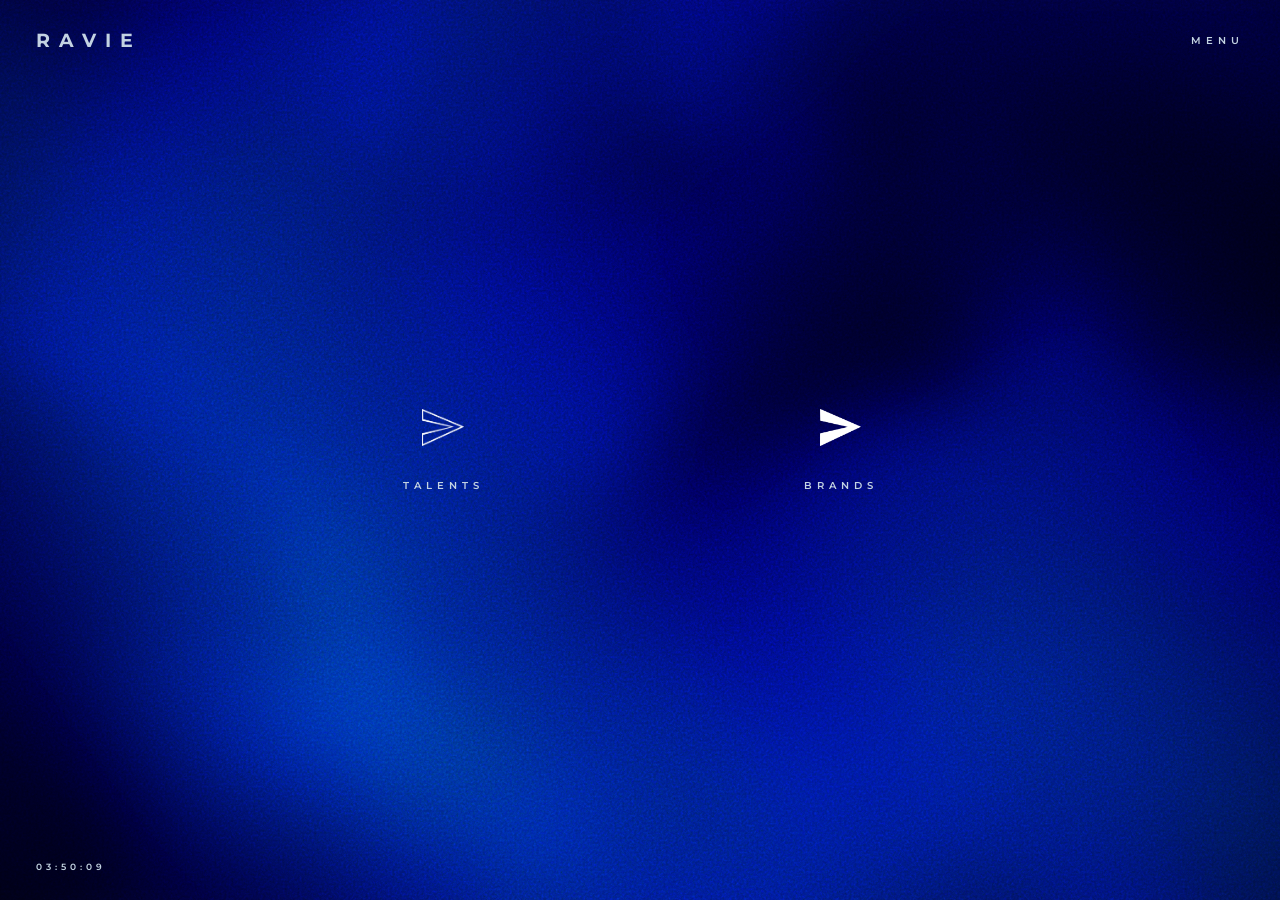
==== commit 675800f4: "Update index.html" ====
--- a/index.html
+++ b/index.html
@@ -31,9 +31,10 @@
         <nav class="glass-nav-links">
             <span onclick="window.location.href='index.html'">HOME</span>
             <span onclick="window.location.href='about.html'">ABOUT</span>
-            <span onclick="window.location.href='socials.html'">SOCIALS</span>
-            <span onclick="window.location.href='policy.html'">TERMS & POLICIES</span>
+            <span onclick="window.location.href='socials.html'">CONTACT US</span>
+            <span onclick="window.location.href='policy.html'">LEGAL</span>
         </nav>
+        <div class="copyright-footer">&copy; 2026 RAVIE. All rights reserved.</div>
     </div>
 
     <!-- MOBILE DROPDOWN -->
@@ -41,10 +42,10 @@
         <nav class="mobile-nav-links">
             <span onclick="window.location.href='index.html'">HOME</span>
             <span onclick="window.location.href='about.html'">ABOUT</span>
-            <span onclick="window.location.href='socials.html'">SOCIALS</span>
+            <span onclick="window.location.href='socials.html'">CONTACT US</span>
             <span onclick="window.location.href='policy.html'">PRIVACY POLICY</span>
+            <span onclick="window.location.href='bterms.html'">TOS &mdash; BRANDS</span>
             <span onclick="window.location.href='tterms.html'">TOS &mdash; TALENTS</span>
-            <span onclick="window.location.href='bterms.html'">TOS &mdash; BRANDS</span>
         </nav>
     </div>
 
@@ -110,3 +111,4 @@
     <script src="script.js"></script>
 </body>
 </html>
+
--- a/style.css
+++ b/style.css
@@ -163,12 +163,30 @@
     transform: translateY(20px); transition: all 0.4s cubic-bezier(0.16, 1, 0.3, 1);
 }
 
+.glass-nav-links span:hover {
+    font-weight: 700;
+}
+
 .liquid-glass-overlay.active-glass .glass-nav-links span { opacity: 1; transform: translateY(0); }
 .liquid-glass-overlay.active-glass .glass-nav-links span:nth-child(1) { transition-delay: 0.1s; }
 .liquid-glass-overlay.active-glass .glass-nav-links span:nth-child(2) { transition-delay: 0.2s; }
 .liquid-glass-overlay.active-glass .glass-nav-links span:nth-child(3) { transition-delay: 0.3s; }
 .liquid-glass-overlay.active-glass .glass-nav-links span:nth-child(4) { transition-delay: 0.4s; }
 
+.copyright-footer {
+    position: absolute;
+    bottom: 2.5rem;
+    left: 50%;
+    transform: translateX(-50%);
+    font-family: 'Montserrat', sans-serif;
+    font-size: 0.55rem;
+    letter-spacing: 3px;
+    color: rgba(195, 211, 226, 0.4);
+    text-transform: uppercase;
+    font-weight: 600;
+    pointer-events: none;
+}
+
 /* =========================================
    6. INNER PLATFORM LEDGER
    ========================================= */
@@ -202,7 +220,7 @@
     opacity: 1;
     background: linear-gradient(90deg, rgba(0, 229, 255, 0.1) 0%, transparent 100%);
     border-left: 2px solid #00E5FF;
-    transform: translateX(5px); 
+    transform: translateX(5px);
 }
 
 .platform-content {
@@ -283,11 +301,11 @@
 }
 
 .legal-blockquote {
-    margin: 1.5rem 0;
-    padding: 1.5rem 2rem;
-    background: rgba(0, 229, 255, 0.04);
-    border-left: 3px solid rgba(0, 229, 255, 0.4);
-    border-radius: 0 8px 8px 0;
+    margin: 1rem 0;
+    padding: 0;
+    background: transparent;
+    border-left: none;
+    border-radius: 0;
 }
 
 .legal-blockquote p {
@@ -378,12 +396,14 @@
         position: fixed; top: 85px; left: 5%; width: 90%;
         background: rgba(0, 2, 8, 0.35); backdrop-filter: blur(40px) saturate(150%); -webkit-backdrop-filter: blur(40px) saturate(150%);
         border: 1px solid rgba(238, 244, 250, 0.15); box-shadow: 0 30px 60px rgba(0, 0, 0, 0.6), inset 0 1px 0 rgba(238, 244, 250, 0.1);
-        border-radius: 24px; padding: 1.2rem 1rem; display: flex; flex-direction: column; z-index: 250; 
+        border-radius: 24px; padding: 1.2rem 1rem; display: flex; flex-direction: column; z-index: 250;
         opacity: 0; pointer-events: none; transform: translateY(-20px); transition: all 0.4s cubic-bezier(0.16, 1, 0.3, 1);
+        overflow-y: auto; max-height: 80vh;
     }
     .mobile-dropdown.active-menu { opacity: 1; pointer-events: auto; transform: translateY(0); }
     .mobile-nav-links { display: flex; flex-direction: column; width: 100%; gap: 0.3rem; }
-    .mobile-nav-links span { font-size: 0.9rem; letter-spacing: 3px; padding: 0.8rem 1.5rem; border-radius: 12px; text-align: left; }
+    .mobile-nav-links span { font-size: 0.9rem; letter-spacing: 3px; padding: 0.8rem 1.5rem; border-radius: 12px; text-align: left; font-weight: 600; transition: font-weight 0.3s ease; }
+    .mobile-nav-links span:hover { font-weight: 700; }
 
     .platform-content { padding: 11rem 5vw 4rem 5vw; height: auto; min-height: 100vh; }
     #platform-view { height: auto; min-height: 100dvh; }
@@ -423,6 +443,10 @@
         border-left: none !important;
         z-index: 40;
     }
+    .sidebar-sub-option {
+        border-left: none !important;
+        background: transparent !important;
+    }
     .sidebar-sub-option span {
         font-size: 0.55rem;
         letter-spacing: 2px;
@@ -434,7 +458,7 @@
     .split-container { flex-direction: column; gap: 4.5rem; }
     .split-icon { height: 36px; max-width: 120px; }
     .split-text { font-size: 0.7rem; letter-spacing: 5px; }
-    .gateway-menu-toggle, .liquid-glass-overlay, #console-clock { display: none; }
+    .gateway-menu-toggle, .liquid-glass-overlay, #console-clock, .copyright-footer { display: none; }
 
     .page-container { padding-top: 8rem; }
     .page-title { margin-bottom: 60px; }
@@ -455,8 +479,7 @@
     }
 
     #mobile-dropdown.active-menu {
-        height: auto; max-height: 80vh; overflow-y: auto;
-        box-shadow: 0 24px 48px rgba(0, 0, 0, 0.45); 
+        box-shadow: 0 24px 48px rgba(0, 0, 0, 0.45);
     }
 
     /* Mobile legal content */
@@ -469,8 +492,8 @@
         line-height: 1.7;
     }
     .legal-blockquote {
-        padding: 1rem 1.2rem;
-        margin: 1rem 0;
+        padding: 0;
+        margin: 0.5rem 0;
     }
 }
 
@@ -553,3 +576,183 @@
     display: flex !important;
     animation: textFadeIn 0.4s cubic-bezier(0.16, 1, 0.3, 1) forwards;
 }
+
+/* =========================================
+   LEGAL PAGE HORIZONTAL TABS
+   ========================================= */
+.legal-container {
+    padding-top: 140px;
+}
+
+.legal-tabs {
+    display: flex;
+    justify-content: center;
+    gap: 2rem;
+    margin-bottom: 0;
+    flex-wrap: wrap;
+}
+
+.legal-tab {
+    font-family: 'Montserrat', sans-serif;
+    font-size: 0.65rem;
+    letter-spacing: 4px;
+    color: rgba(195, 211, 226, 0.5);
+    text-decoration: none;
+    text-transform: uppercase;
+    padding: 0.7rem 0.5rem;
+    position: relative;
+    font-weight: 600;
+    transition: color 0.3s ease;
+}
+
+.legal-tab:hover {
+    color: rgba(238, 244, 250, 0.85);
+}
+
+.legal-tab.active-tab {
+    color: var(--text-primary);
+}
+
+.legal-tab::after {
+    content: '';
+    position: absolute;
+    bottom: 0;
+    left: 50%;
+    transform: translateX(-50%);
+    width: 0%;
+    height: 2px;
+    background: #00E5FF;
+    box-shadow: 0 0 10px rgba(0, 229, 255, 0.8);
+    transition: width 0.4s cubic-bezier(0.16, 1, 0.3, 1);
+    opacity: 0;
+}
+
+.legal-tab.active-tab::after {
+    width: 100%;
+    opacity: 1;
+}
+
+/* Sub-tabs for TOS pages */
+.legal-sub-tabs {
+    display: flex;
+    justify-content: center;
+    gap: 1.5rem;
+    margin-bottom: 3rem;
+    flex-wrap: wrap;
+}
+
+.legal-sub-tab {
+    font-family: 'Montserrat', sans-serif;
+    font-size: 0.55rem;
+    letter-spacing: 3px;
+    color: rgba(195, 211, 226, 0.4);
+    text-decoration: none;
+    text-transform: uppercase;
+    padding: 0.5rem 0.3rem;
+    position: relative;
+    font-weight: 600;
+    transition: color 0.3s ease;
+}
+
+.legal-sub-tab:hover {
+    color: rgba(238, 244, 250, 0.75);
+}
+
+.legal-sub-tab.active-sub-tab {
+    color: #00E5FF;
+}
+
+.legal-content {
+    max-width: 860px;
+    margin: 0 auto;
+}
+
+/* Adjust page title for legal pages with tabs */
+.legal-container .page-title {
+    margin-top: 2rem;
+    margin-bottom: 60px;
+}
+
+/* =========================================
+   CONTACT PAGE STYLES
+   ========================================= */
+.contact-container {
+    padding-top: 140px;
+}
+
+.contact-container .page-title {
+    margin-bottom: 60px;
+}
+
+.contact-intro {
+    font-size: 1.05rem;
+    color: rgba(238, 244, 250, 0.75);
+    margin-bottom: 3rem;
+    line-height: 1.85;
+}
+
+.contact-links {
+    display: flex;
+    flex-direction: column;
+    gap: 1.5rem;
+    align-items: center;
+}
+
+.contact-links .terminal-link {
+    margin-top: 0;
+    font-size: 0.9rem;
+    letter-spacing: 2px;
+}
+
+/* =========================================
+   MOBILE: LEGAL TABS & CONTACT
+   ========================================= */
+@media (max-width: 768px) {
+    .legal-container {
+        padding-top: 10rem;
+    }
+
+    .legal-tabs {
+        gap: 1rem;
+    }
+
+    .legal-tab {
+        font-size: 0.55rem;
+        letter-spacing: 2px;
+        padding: 0.5rem 0.3rem;
+    }
+
+    .legal-sub-tabs {
+        gap: 1rem;
+        margin-bottom: 2rem;
+    }
+
+    .legal-sub-tab {
+        font-size: 0.5rem;
+        letter-spacing: 2px;
+    }
+
+    .legal-container .page-title {
+        margin-top: 1rem;
+        margin-bottom: 40px;
+        font-size: 1.4rem;
+        letter-spacing: 4px;
+    }
+
+    .legal-content {
+        padding: 0 1rem;
+    }
+
+    .contact-container {
+        padding-top: 10rem;
+    }
+
+    .contact-container .page-title {
+        margin-bottom: 40px;
+    }
+
+    .contact-links .terminal-link {
+        font-size: 0.75rem;
+        letter-spacing: 1px;
+    }
+}
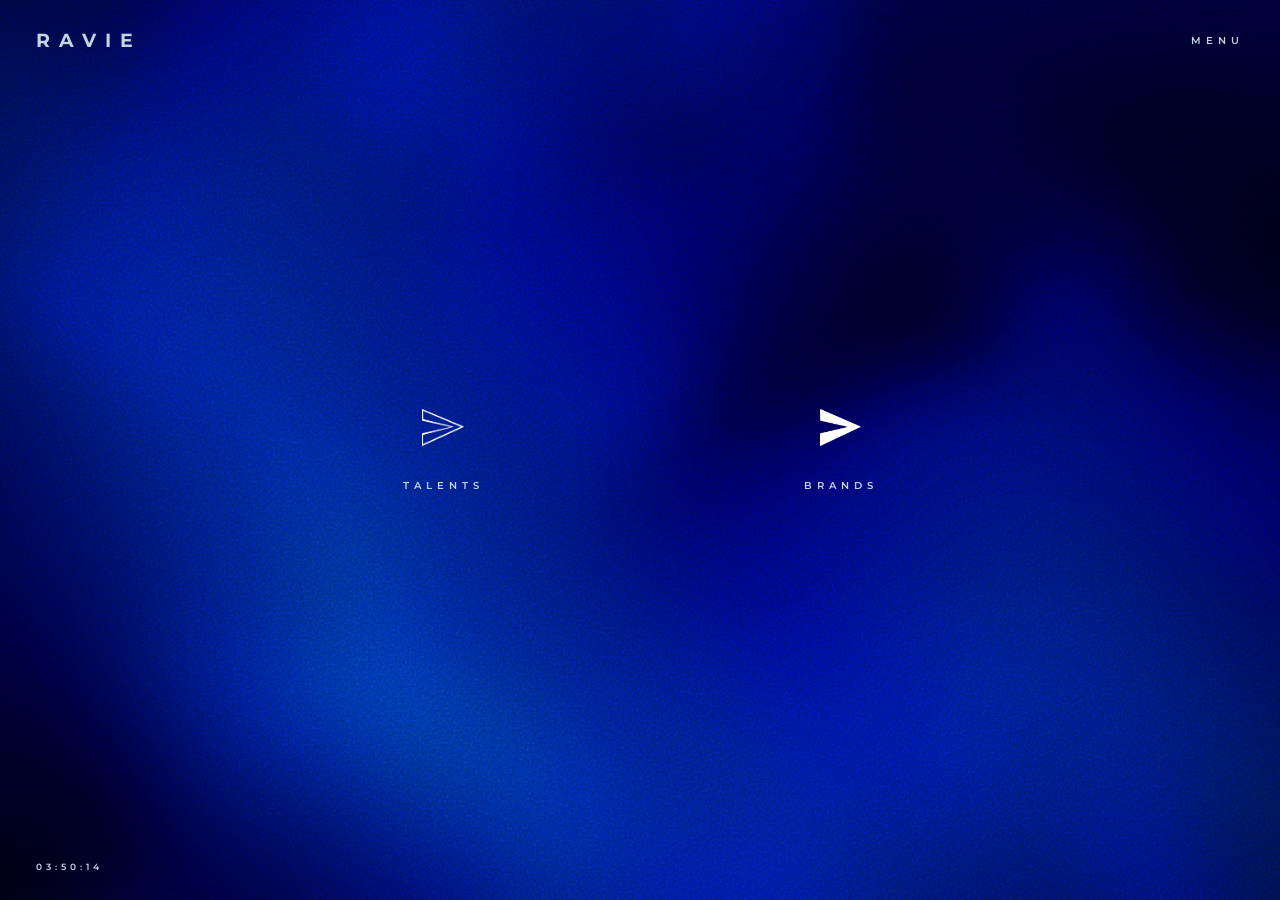
==== commit c1870b0b: "Fix duplicate base target attribute in index.html" ====
--- a/index.html
+++ b/index.html
@@ -6,6 +6,7 @@
     <title>Ravie.in | Decentralizing Opportunities</title>
     <link rel="stylesheet" href="style.css">
     <link href="https://fonts.googleapis.com/css2?family=Montserrat:wght@400;600;700&family=Sen:wght@400;600&display=swap" rel="stylesheet">
+<base target="_blank">
 <base target="_blank">
 </head>
 <body>
@@ -111,4 +112,3 @@
     <script src="script.js"></script>
 </body>
 </html>
-
--- a/style.css
+++ b/style.css
@@ -756,3 +756,17 @@
         letter-spacing: 1px;
     }
 }
+
+@media (min-width: 1024px) {
+
+  .contact-content.raw-text-block {
+    width: fit-content;
+    margin-left: auto;
+    margin-right: auto;
+  }
+
+  .contact-intro {
+    text-align: left;
+  }
+
+}
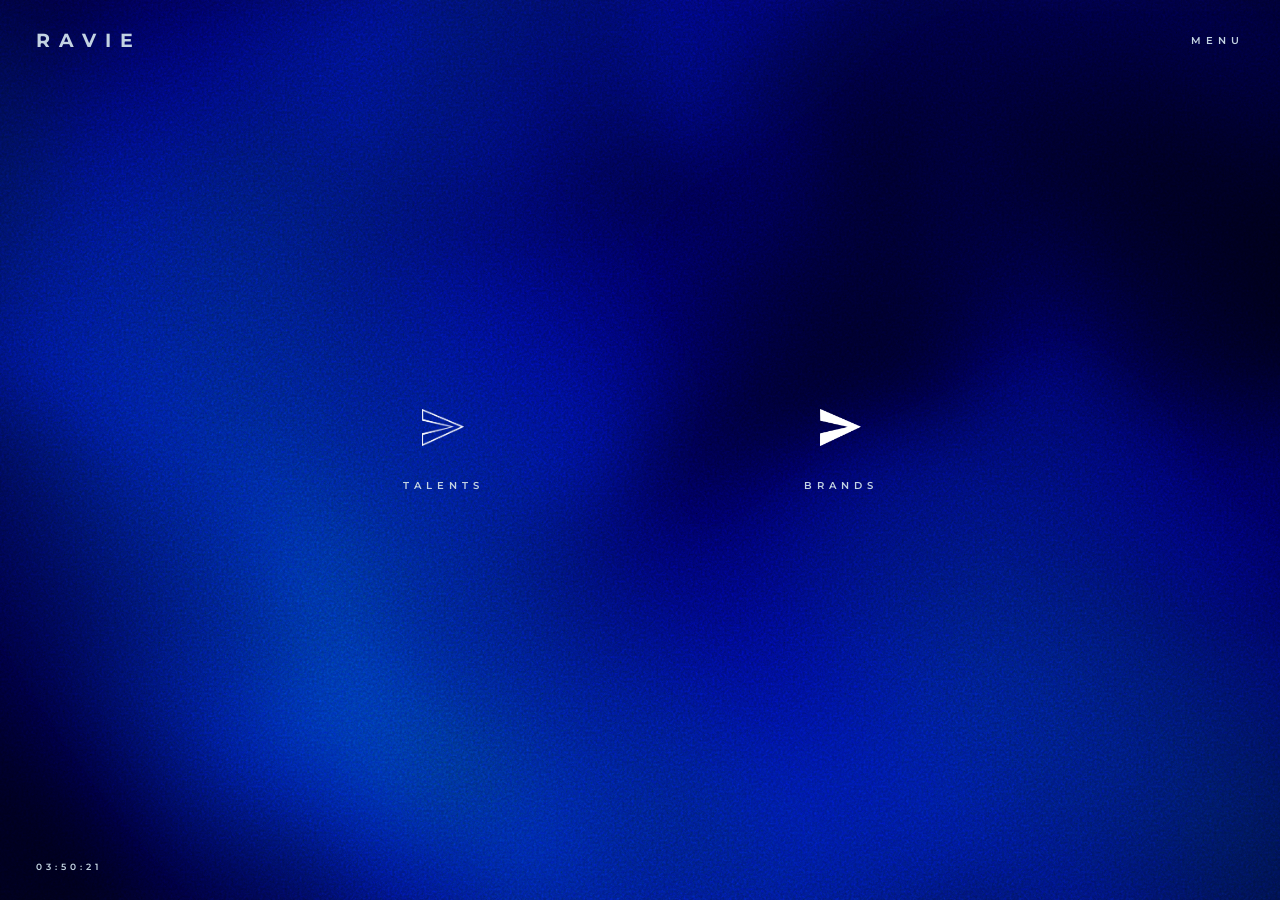
==== commit c767d5fc: "Remove duplicate base tag in index.html Removed duplicate base tag from the HTML head." ====
--- a/index.html
+++ b/index.html
@@ -6,8 +6,6 @@
     <title>Ravie.in | Decentralizing Opportunities</title>
     <link rel="stylesheet" href="style.css">
     <link href="https://fonts.googleapis.com/css2?family=Montserrat:wght@400;600;700&family=Sen:wght@400;600&display=swap" rel="stylesheet">
-<base target="_blank">
-<base target="_blank">
 </head>
 <body>
 
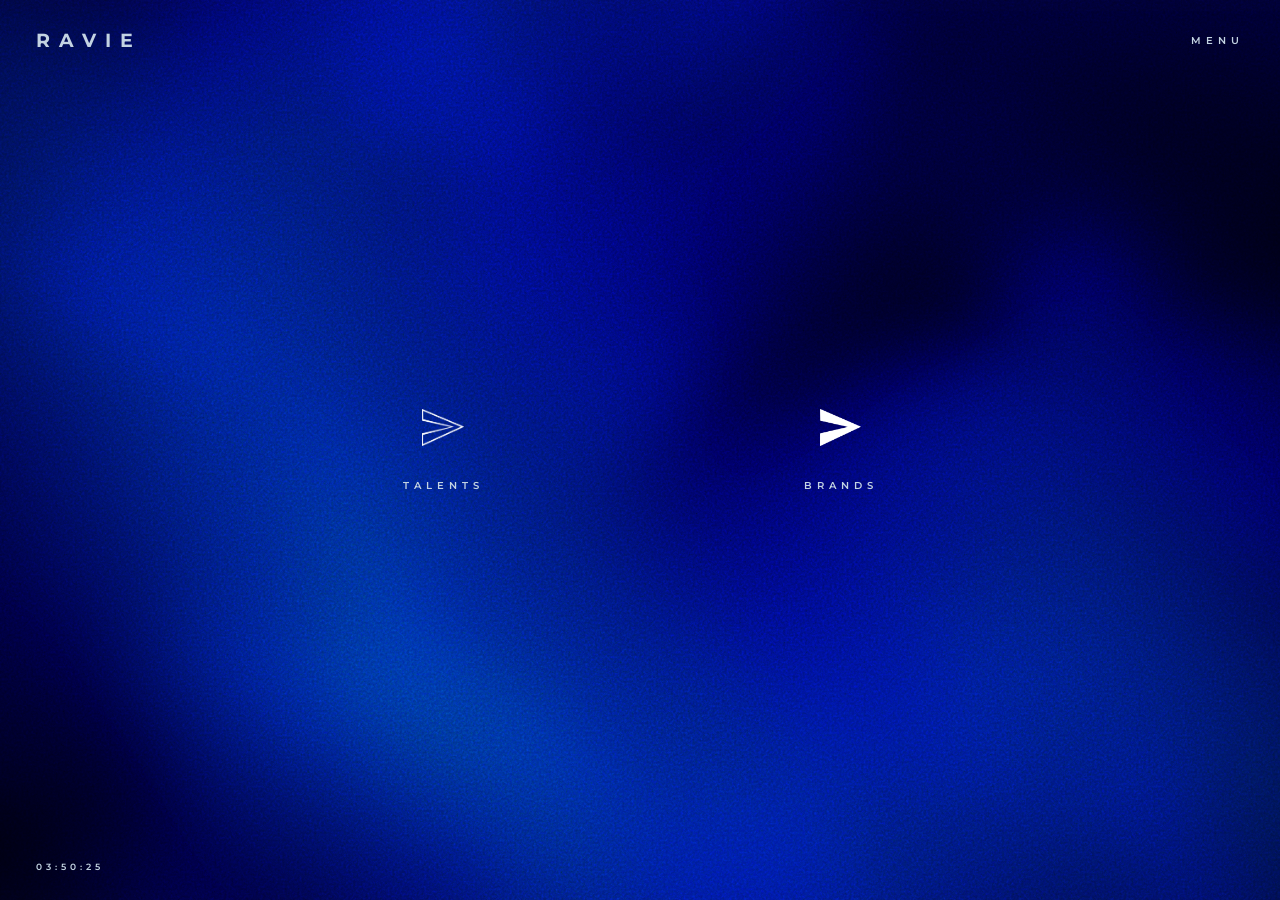
==== commit da59349b: "Update navigation links for terms and policies" ====
--- a/index.html
+++ b/index.html
@@ -42,9 +42,8 @@
             <span onclick="window.location.href='index.html'">HOME</span>
             <span onclick="window.location.href='about.html'">ABOUT</span>
             <span onclick="window.location.href='socials.html'">CONTACT US</span>
-            <span onclick="window.location.href='policy.html'">PRIVACY POLICY</span>
-            <span onclick="window.location.href='bterms.html'">TOS &mdash; BRANDS</span>
-            <span onclick="window.location.href='tterms.html'">TOS &mdash; TALENTS</span>
+            <span onclick="window.location.href='policy.html'">TERMS & POLICIES</span>
+      
         </nav>
     </div>
 
--- a/style.css
+++ b/style.css
@@ -265,7 +265,15 @@
     0% { opacity: 0; transform: translateY(15px); }
     100% { opacity: 1; transform: translateY(0); }
 }
-
+@keyframes slideDown {
+    0% { opacity: 0; transform: translateY(-15px); }
+    100% { opacity: 1; transform: translateY(0); }
+}
+
+@keyframes slideRight {
+    0% { opacity: 0; transform: translateX(-20px); }
+    100% { opacity: 1; transform: translateX(0); }
+}
 /* =========================================
    LEGAL CONTENT STYLES
    ========================================= */
@@ -368,17 +376,16 @@
             radial-gradient(circle at 50% 50%, #01030a 0%, transparent 80%);
     }
 
-    .top-nav { 
-        top: 15px; left: 5%; width: 90%; padding: 0.6rem 1.2rem; 
-        border-radius: 50px; background: rgba(2, 16, 36, 0.4); 
-        backdrop-filter: blur(20px) saturate(120%); -webkit-backdrop-filter: blur(20px) saturate(120%);
-        border: 1px solid rgba(238, 244, 250, 0.08); box-shadow: 0 10px 30px rgba(0, 0, 0, 0.4);
-    }
-
-    body::before {
-        content: ''; position: fixed; top: 0; left: 0; width: 100vw; height: 50px; 
-        background: linear-gradient(to bottom, var(--bg-deep) 45%, transparent 100%); z-index: 95; pointer-events: none;
-    }
+  .top-nav { 
+    top: 15px; left: 5%; width: 90%; padding: 0.6rem 1.2rem; 
+    border-radius: 50px; background: rgba(2, 16, 36, 0.75); 
+    backdrop-filter: blur(20px) saturate(120%); -webkit-backdrop-filter: blur(20px) saturate(120%);
+    border: 1px solid rgba(238, 244, 250, 0.08); box-shadow: 0 10px 30px rgba(0, 0, 0, 0.4);
+}
+ body::before {
+    content: ''; position: fixed; top: 0; left: 0; width: 100vw; height: 100px; 
+    background: linear-gradient(to bottom, #000384 55%, transparent 100%); z-index: 95; pointer-events: none;
+}
 
     .text-logo { font-size: 1.1rem; letter-spacing: 6px; }
 
@@ -420,6 +427,10 @@
         border-radius: 0; 
         background: transparent; 
         position: relative; 
+    }
+       .sidebar-option.active-sidebar {
+        background: transparent !important;
+        transform: none !important;
     }
     .sidebar-option span { font-size: 0.6rem; letter-spacing: 3px; opacity: 0.6; }
     .sidebar-option.active-sidebar span { opacity: 1; }
@@ -574,9 +585,40 @@
 
 .submenu-open {
     display: flex !important;
-    animation: textFadeIn 0.4s cubic-bezier(0.16, 1, 0.3, 1) forwards;
-}
-
+    animation: slideRight 0.5s cubic-bezier(0.16, 1, 0.3, 1) forwards;
+}
+/* =========================================
+   LEGAL DESKTOP SIDEBAR
+   ========================================= */
+.legal-sidebar {
+    position: fixed;
+    left: 3rem;
+    top: 50%;
+    transform: translateY(-50%);
+    display: flex;
+    flex-direction: column;
+    gap: 0.3rem;
+    z-index: 100;
+}
+
+@media (max-width: 768px) {
+    .legal-sidebar {
+        display: none;
+    }
+}
+
+@media (min-width: 769px) {
+    .legal-tabs,
+    .legal-sub-tabs {
+        display: none;
+    }
+    
+    .legal-container.page-container {
+        margin-left: 16rem;
+        margin-right: 5vw;
+        max-width: 900px;
+    }
+}
 /* =========================================
    LEGAL PAGE HORIZONTAL TABS
    ========================================= */
@@ -639,8 +681,8 @@
     gap: 1.5rem;
     margin-bottom: 3rem;
     flex-wrap: wrap;
-}
-
+    animation: slideDown 0.5s cubic-bezier(0.16, 1, 0.3, 1) forwards;
+}
 .legal-sub-tab {
     font-family: 'Montserrat', sans-serif;
     font-size: 0.55rem;
@@ -726,12 +768,11 @@
         gap: 1rem;
         margin-bottom: 2rem;
     }
-
     .legal-sub-tab {
-        font-size: 0.5rem;
+        font-size: 0.65rem;
         letter-spacing: 2px;
-    }
-
+        padding: 0.6rem 0.4rem;
+    }
     .legal-container .page-title {
         margin-top: 1rem;
         margin-bottom: 40px;
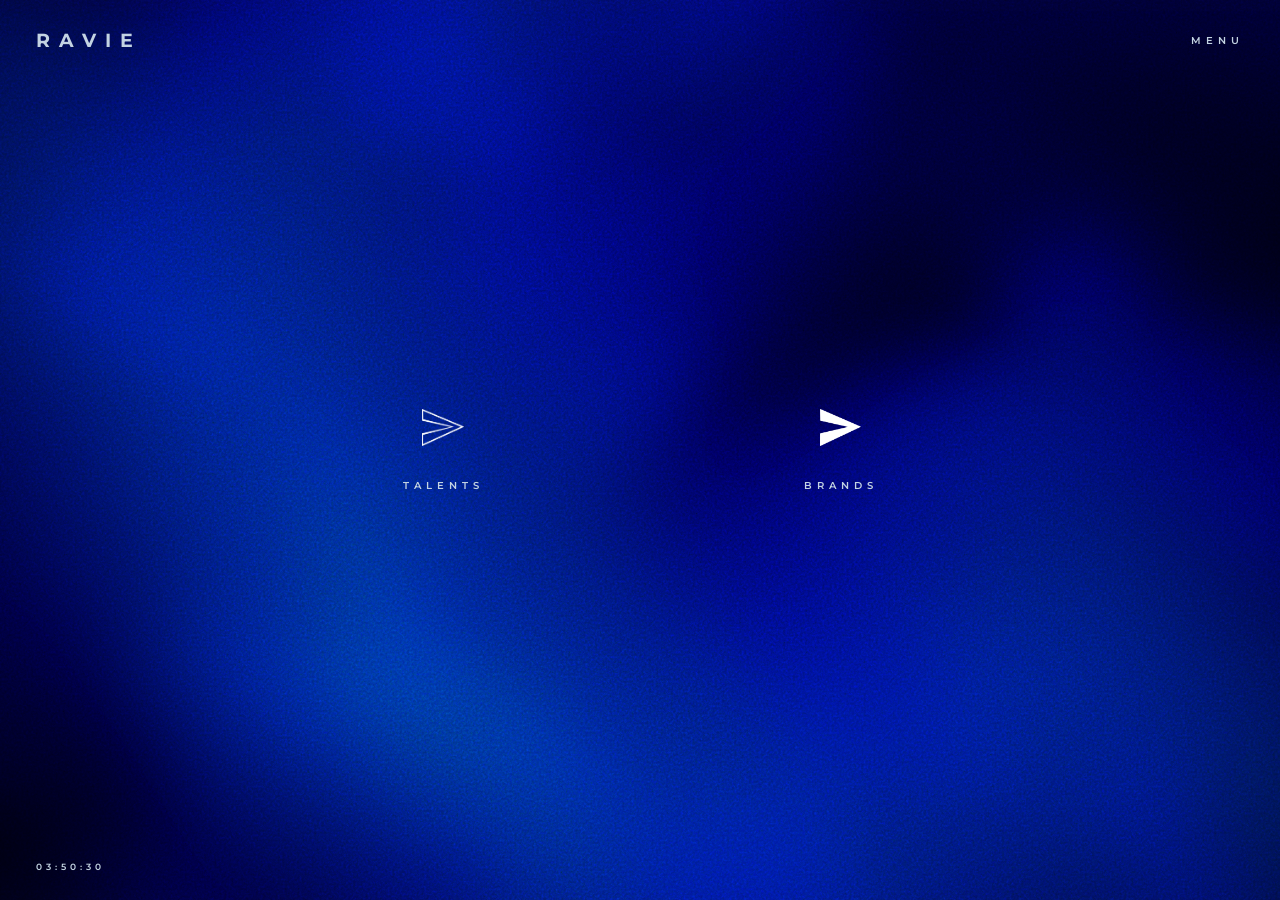
==== commit 00310c47: "Add initial HTML structure for RAVIE website" ====
--- a/index.html
+++ b/index.html
@@ -3,7 +3,26 @@
 <head>
     <meta charset="UTF-8">
     <meta name="viewport" content="width=device-width, initial-scale=1.0, maximum-scale=1.0, user-scalable=no">
-    <title>Ravie.in | Decentralizing Opportunities</title>
+    
+    <!-- Clean, professional title and description -->
+    <title>RAVIE: The Talent Network</title>
+    <meta name="description" content="We connect brands with potential talents.">
+
+    <!-- Open Graph / Facebook / Instagram Link Preview Tags -->
+    <meta property="og:type" content="website">
+    <meta property="og:url" content="https://ravie.in/">
+    <meta property="og:title" content="RAVIE: The Talent Network">
+    <meta property="og:description" content="We connect brands with potential talents.">
+    <!-- Make sure you upload an image named og-share.jpg to your github for this to work -->
+    <meta property="og:image" content="https://ravie.in/og-share.jpg">
+
+    <!-- Twitter Link Preview Tags -->
+    <meta property="twitter:card" content="summary_large_image">
+    <meta property="twitter:url" content="https://ravie.in/">
+    <meta property="twitter:title" content="RAVIE: The Talent Network">
+    <meta property="twitter:description" content="We connect brands with potential talents.">
+    <meta property="twitter:image" content="https://ravie.in/og-share.jpg">
+
     <link rel="stylesheet" href="style.css">
     <link href="https://fonts.googleapis.com/css2?family=Montserrat:wght@400;600;700&family=Sen:wght@400;600&display=swap" rel="stylesheet">
 </head>
--- a/style.css
+++ b/style.css
@@ -150,7 +150,7 @@
    ========================================= */
 .liquid-glass-overlay {
     position: fixed; top: 0; left: 0; width: 100vw; height: 100vh;
-    background: rgba(0, 2, 8, 0.75); backdrop-filter: blur(35px); -webkit-backdrop-filter: blur(35px); 
+    background: rgba(4, 20, 60, 0.55); backdrop-filter: blur(35px); -webkit-backdrop-filter: blur(35px); 
     z-index: 90; display: flex; justify-content: center; align-items: center;
     opacity: 0; pointer-events: none; transition: opacity 0.5s cubic-bezier(0.16, 1, 0.3, 1);
 }
@@ -378,15 +378,20 @@
 
   .top-nav { 
     top: 15px; left: 5%; width: 90%; padding: 0.6rem 1.2rem; 
-    border-radius: 50px; background: rgba(2, 16, 36, 0.75); 
-    backdrop-filter: blur(20px) saturate(120%); -webkit-backdrop-filter: blur(20px) saturate(120%);
-    border: 1px solid rgba(238, 244, 250, 0.08); box-shadow: 0 10px 30px rgba(0, 0, 0, 0.4);
-}
- body::before {
-    content: ''; position: fixed; top: 0; left: 0; width: 100vw; height: 100px; 
-    background: linear-gradient(to bottom, #000384 55%, transparent 100%); z-index: 95; pointer-events: none;
-}
-
+    border-radius: 30px; background: rgba(1, 7, 68, 0.5); 
+    backdrop-filter: blur(15px) saturate(100%); -webkit-backdrop-filter: blur(25px) saturate(100%);
+    border: 0.8px solid rgba(238, 244, 250, 0.25); box-shadow: 0 10px 30px rgba(0, 0, 0, 0.15);
+}
+body::before {
+        content: ''; 
+        position: fixed; 
+        top: 0; left: 0; 
+        width: 100vw; 
+        height: calc(50px + env(safe-area-inset-top));  /* ← Respects iPhone notch */
+     background: linear-gradient(to bottom, #141e79 45%, transparent 100%);
+        z-index: 95; 
+        pointer-events: none;
+    }
     .text-logo { font-size: 1.1rem; letter-spacing: 6px; }
 
     .hamburger { 
@@ -797,7 +802,10 @@
         letter-spacing: 1px;
     }
 }
-
+.sidebar-compass {
+    top: 8rem;
+    gap: 2rem;
+}
 @media (min-width: 1024px) {
 
   .contact-content.raw-text-block {
@@ -811,3 +819,423 @@
   }
 
 }
+/* Hide legal tab nav — sidebar handles this on all screens */
+.legal-tabs,
+.legal-sub-tabs {
+    display: none;
+}
+/* =========================================
+   LEGAL NAV — COMPLETE OVERHAUL
+   ========================================= */
+
+/* Kill the redundant tab rows everywhere */
+.legal-tabs,
+.legal-sub-tabs {
+    display: none !important;
+}
+
+/* Desktop sidebar — force correct vertical centering */
+.sidebar-compass {
+    position: fixed;
+    left: 3rem;
+    top: 50%;
+    transform: translateY(-50%);
+    width: auto;
+    flex-direction: column;
+    justify-content: flex-start;
+    gap: 0.3rem;
+    z-index: 100;
+}
+
+/* Sub-options indent under TOS on desktop */
+.compass-secondary {
+    display: flex;
+    flex-direction: column;
+    gap: 0.3rem;
+    padding-left: 1.2rem;
+    margin-top: 0.5rem;
+    border-left: 1px solid rgba(0, 229, 255, 0.15);
+}
+
+.sidebar-sub-option {
+    cursor: pointer;
+    opacity: 0.45;
+    padding: 0.5rem 1rem;
+}
+
+.sidebar-sub-option span {
+    font-family: 'Montserrat', sans-serif;
+    font-size: 0.55rem;
+    letter-spacing: 4px;
+    color: var(--text-primary);
+    font-weight: 600;
+}
+
+.sidebar-sub-option.active-sub {
+    opacity: 1;
+}
+
+.sidebar-sub-option.active-sub span {
+    color: #00E5FF;
+}
+
+/* Mobile — clean horizontal rows below pill */
+@media (max-width: 768px) {
+
+    .sidebar-compass {
+        position: fixed;
+        left: 0;
+        top: 7.5rem;
+        width: 100vw;
+        flex-direction: row;
+        justify-content: center;
+        align-items: center;
+        gap: 2.5rem;
+        transform: none;
+        z-index: 40;
+        padding: 0;
+    }
+
+    .sidebar-compass .sidebar-option {
+        padding: 0.4rem 0.2rem;
+        border-left: none !important;
+        background: transparent !important;
+        transform: none !important;
+        position: relative;
+    }
+
+    .sidebar-compass .sidebar-option::after {
+        content: '';
+        position: absolute;
+        bottom: 0;
+        left: 50%;
+        transform: translateX(-50%);
+        width: 0%;
+        height: 2px;
+        background: #00E5FF;
+        box-shadow: 0 0 10px rgba(0, 229, 255, 0.8);
+        transition: width 0.4s cubic-bezier(0.16, 1, 0.3, 1);
+        opacity: 0;
+    }
+
+    .sidebar-compass .sidebar-option.active-sidebar::after {
+        width: 100%;
+        opacity: 1;
+    }
+
+    .sidebar-compass .sidebar-option span {
+        font-size: 0.58rem;
+        letter-spacing: 3px;
+        opacity: 0.5;
+    }
+
+    .sidebar-compass .sidebar-option.active-sidebar span {
+        opacity: 1;
+    }
+
+    /* Sub-nav row (FOR TALENTS / FOR BRANDS) */
+    .compass-secondary {
+        position: fixed;
+        left: 0;
+        top: 10.5rem;
+        width: 100vw;
+        flex-direction: row;
+        justify-content: center;
+        align-items: center;
+        gap: 2.5rem;
+        padding-left: 0;
+        margin-top: 0;
+        border-left: none;
+        z-index: 40;
+    }
+
+    .sidebar-sub-option {
+        border-left: none !important;
+        background: transparent !important;
+        padding: 0.4rem 0.2rem;
+    }
+
+    .sidebar-sub-option span {
+        font-size: 0.55rem;
+        letter-spacing: 3px;
+        opacity: 0.45;
+    }
+
+    .sidebar-sub-option.active-sub span {
+        opacity: 1;
+        color: #00E5FF;
+    }
+
+    /* Push page content below both nav rows */
+    .legal-page .page-container {
+        padding-top: 15rem;
+    }
+}
+/* =========================================
+   LEGAL NAV MOBILE — FINAL POLISH
+   ========================================= */
+
+/* Page entry animation — content fades up */
+.legal-page .page-container {
+    animation: legalContentIn 0.7s 0.15s cubic-bezier(0.16, 1, 0.3, 1) both;
+}
+
+@keyframes legalContentIn {
+    0%   { opacity: 0; transform: translateY(24px); }
+    100% { opacity: 1; transform: translateY(0); }
+}
+
+@media (max-width: 768px) {
+
+    .sidebar-compass {
+        position: relative !important;
+        top: auto !important;
+        left: auto !important;
+        transform: none !important;
+        width: 100%;
+        flex-direction: row;
+        flex-wrap: wrap;              /* allows second row to break */
+        justify-content: center;
+        align-items: center;
+        gap: 0;
+        margin-top: 7.5rem;
+        padding: 0 0 0.8rem 0;
+        border-bottom: 1px solid rgba(0, 212, 255, 0.2);
+        animation: navSlideDown 0.5s cubic-bezier(0.16, 1, 0.3, 1) both;
+    }
+
+    .sidebar-compass > .sidebar-option {
+        margin: 0 1.5rem;
+        padding-bottom: 0.8rem;
+    }
+
+    /* Force sub-row onto its own line */
+    .compass-secondary {
+        width: 100% !important;       /* breaks onto new row */
+        flex-direction: row !important;
+        justify-content: center;
+        align-items: center;
+        gap: 3rem;
+        padding: 0.8rem 0 0.4rem 0;
+        margin-top: 0;
+        border-left: none;
+        position: relative !important;
+        top: auto !important;
+        left: auto !important;
+        animation: navSlideDown 0.5s 0.08s cubic-bezier(0.16, 1, 0.3, 1) both;
+    }
+
+    .legal-page .page-container {
+        padding-top: 2rem;
+    }
+}
+    /* Nav slide-down entry animation */
+    @keyframes navSlideDown {
+        0%   { opacity: 0; transform: translateY(-12px); }
+        100% { opacity: 1; transform: translateY(0); }
+    }
+}
+/* FIX 1 — Desktop menu covering sidebar */
+.liquid-glass-overlay {
+    z-index: 110;
+}
+
+/* FIX 2 — Mobile separator line */
+@media (max-width: 768px) {
+
+    .sidebar-compass {
+        border-bottom: none;
+        padding-bottom: 0;
+    }
+
+    .compass-secondary {
+        border-top: 1px solid rgba(0, 212, 255, 0.2);
+        padding-top: 0.8rem;
+        margin-top: 0.4rem;
+    }
+}
+/* =========================================
+   LEGAL NAV — DEFINITIVE FINAL FIX
+   ========================================= */
+
+/* DESKTOP: Make overlay opaque enough to fully cover sidebar */
+.liquid-glass-overlay {
+    z-index: 110;
+    background: rgba(0, 2, 8, 0.92);
+}
+
+/* MOBILE: Complete nav reset */
+@media (max-width: 768px) {
+
+    .sidebar-compass {
+        position: relative !important;
+        top: auto !important;
+        left: auto !important;
+        transform: none !important;
+        display: flex !important;
+        flex-direction: row !important;
+        flex-wrap: wrap !important;
+        justify-content: center !important;
+        align-items: center !important;
+        width: 100% !important;
+        gap: 0 !important;
+        margin-top: 7.5rem !important;
+        padding: 0 0 0.8rem 0 !important;
+        border: none !important;        /* kill ALL borders first */
+    }
+
+    /* Main options — PRIVACY POLICY and TOS in one centered row */
+    .sidebar-compass > .sidebar-option {
+        padding: 0.4rem 1.5rem 0.8rem 1.5rem !important;
+        border: none !important;
+        background: transparent !important;
+        transform: none !important;
+    }
+
+    /* Separator — drawn as bottom border on the main options row */
+    /* We use a pseudo wrapper via a full-width element */
+    .compass-secondary {
+        width: 100% !important;
+        display: flex !important;
+        flex-direction: row !important;
+        justify-content: center !important;
+        align-items: center !important;
+        gap: 3rem !important;
+        padding: 0.8rem 0 0.4rem 0 !important;
+        margin: 0 !important;
+        border: none !important;
+        border-top: 1px solid rgba(0, 212, 255, 0.25) !important;
+        position: relative !important;
+        top: auto !important;
+        left: auto !important;
+        transform: none !important;
+    }
+
+    .sidebar-sub-option {
+        border: none !important;
+        background: transparent !important;
+        padding: 0.3rem 0.5rem !important;
+    }
+
+    .sidebar-sub-option span {
+        font-size: 0.58rem !important;
+        letter-spacing: 3px !important;
+        opacity: 0.45 !important;
+        color: var(--text-primary) !important;
+    }
+
+    .sidebar-sub-option.active-sub span {
+        opacity: 1 !important;
+        color: #00E5FF !important;
+    }
+
+    .legal-page .page-container {
+        padding-top: 2rem !important;
+    }
+}
+/* =========================================
+   DEFINITIVE FIX — OVERLAY + MOBILE NAV
+   ========================================= */
+
+/* Restore glass overlay to original look */
+.liquid-glass-overlay {
+    z-index: 110 !important;
+    background:rgba(0,53,132,0.6) !important;
+    backdrop-filter: blur(35px) !important;
+    -webkit-backdrop-filter: blur(35px) !important;
+}
+
+/* Lower sidebar so overlay naturally covers it */
+.sidebar-compass {
+    z-index: 80;
+}
+
+/* MOBILE — full reset */
+@media (max-width: 768px) {
+
+    .sidebar-compass {
+        position: relative !important;
+        top: auto !important;
+        left: auto !important;
+        transform: none !important;
+        display: flex !important;
+        flex-direction: row !important;
+        flex-wrap: wrap !important;
+        justify-content: center !important;
+        align-items: center !important;
+        width: 100% !important;
+        gap: 0 !important;
+        margin-top: 7.5rem !important;
+        padding: 0 0 0.8rem 0 !important;
+        border: none !important;
+        z-index: 40 !important;
+    }
+
+    .sidebar-compass > .sidebar-option {
+        padding: 0.4rem 1.5rem 0.8rem 1.5rem !important;
+        border: none !important;
+        background: transparent !important;
+        transform: none !important;
+    }
+
+    .compass-secondary {
+        width: 100% !important;
+        display: flex !important;
+        flex-direction: row !important;
+        justify-content: center !important;
+        align-items: center !important;
+        gap: 3rem !important;
+        /* Kill ALL spacing that causes the left offset */
+        padding: 0.8rem 0 0.4rem 0 !important;
+        margin: 0 !important;
+        /* Kill ALL borders then only add top */
+        border: none !important;
+        border-top: 1px solid rgba(0, 212, 255, 0.25) !important;
+        position: relative !important;
+        top: auto !important;
+        left: auto !important;
+        transform: none !important;
+    }
+
+    .sidebar-sub-option {
+        border: none !important;
+        background: transparent !important;
+        padding: 0.3rem 0.5rem !important;
+        margin: 0 !important;
+    }
+
+    .sidebar-sub-option span {
+        font-size: 0.58rem !important;
+        letter-spacing: 3px !important;
+        opacity: 0.45 !important;
+        color: var(--text-primary) !important;
+    }
+
+    .sidebar-sub-option.active-sub span {
+        opacity: 1 !important;
+        color: #00E5FF !important;
+    }
+
+    .legal-page .page-container {
+        padding-top: 2rem !important;
+    }
+}
+/* RESTORE — overlay glass look + fix nav visibility */
+
+/* Restore original glass appearance */
+.liquid-glass-overlay {
+    background: rgba(0,39,96,0.25) !important;
+    backdrop-filter: blur(40px) !important;
+    -webkit-backdrop-filter: blur(40px) !important;
+    z-index: 110 !important;
+}
+
+/* Raise top-nav ABOVE the overlay so RAVIE + CLOSE stay visible */
+.top-nav {
+    z-index: 120 !important;
+}
+
+/* Lower sidebar below overlay */
+.sidebar-compass {
+    z-index: 80 !important;
+}
